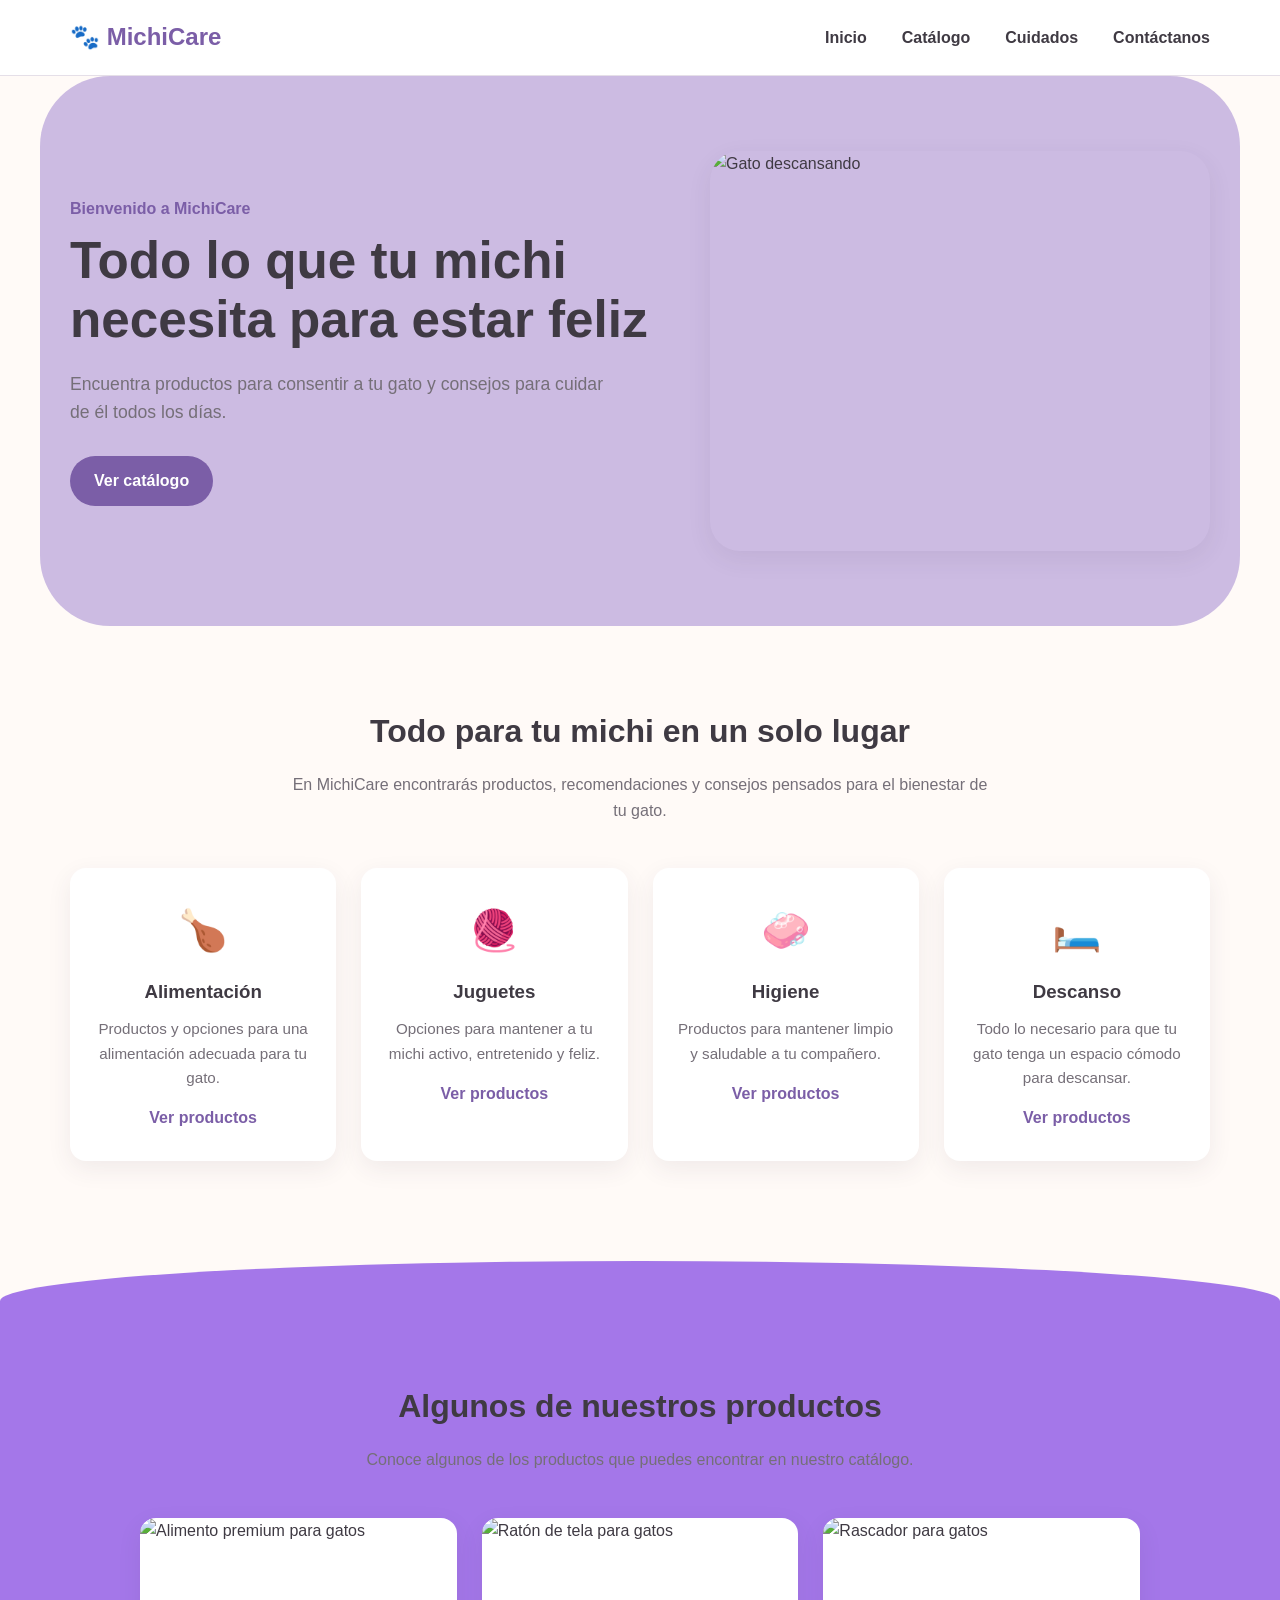
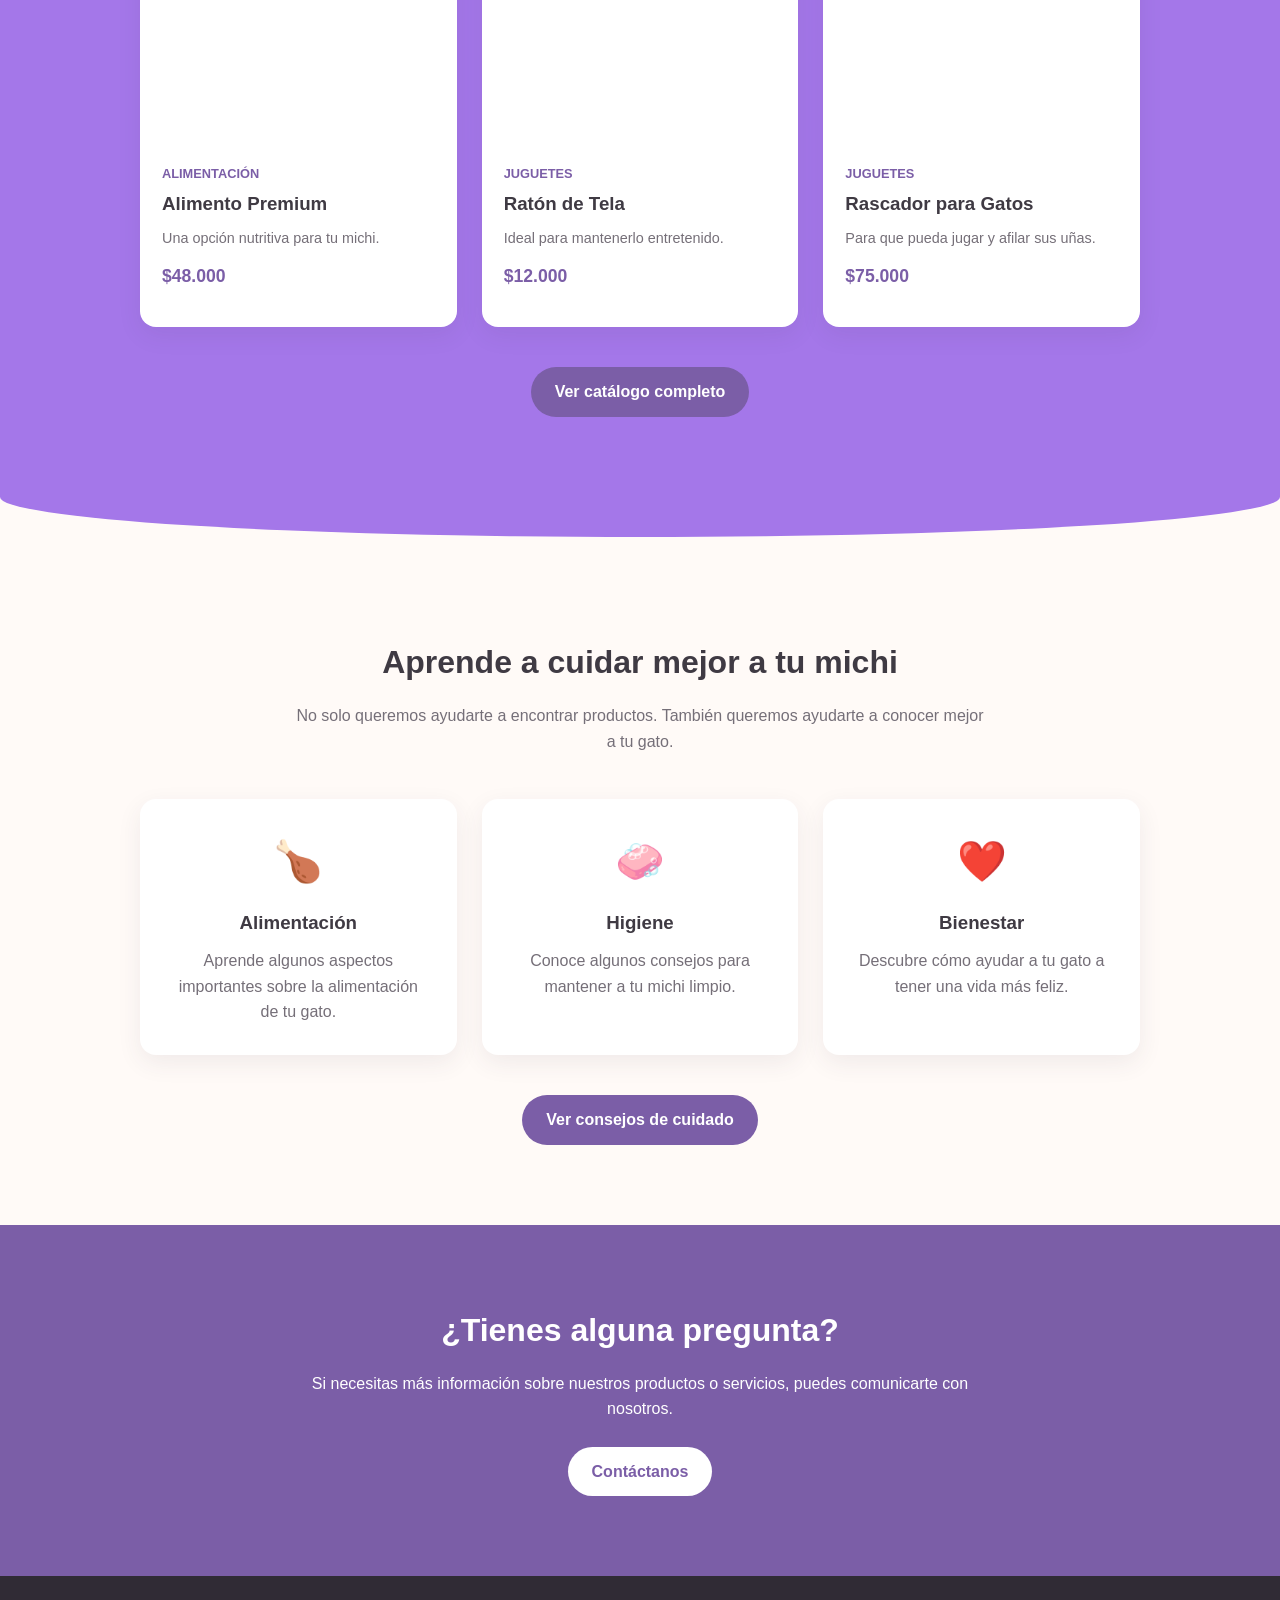
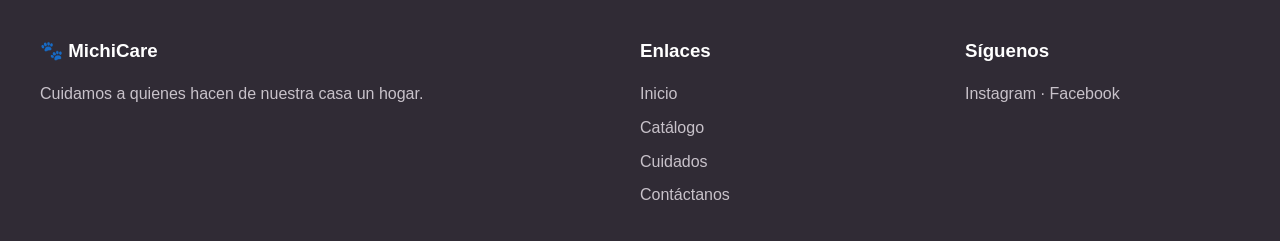
==== index.html @ 88aca86c "Creacion de nuevos html y modificaciones de index y styles" ====
<!DOCTYPE html>
<html lang="es">
<head>
    <meta charset="UTF-8">
    <meta name="viewport" content="width=device-width, initial-scale=1.0">

    <meta name="description" content="MichiCare, productos y consejos para el cuidado de tu gato.">

    <title>MichiCare | Inicio</title>

    <link rel="stylesheet" href="styles.css">
</head>

<body>

    <!-- ENCABEZADO -->
    <header class="header">
        <nav class="navbar">
            <a href="index.html" class="logo">🐾 MichiCare</a>

            <button class="menu-button" id="menu-button">☰</button>

            <ul class="nav-menu" id="nav-menu">
                <li><a href="index.html">Inicio</a></li>
                <li><a href="catalogo.html">Catálogo</a></li>
                <li><a href="cuidados.html">Cuidados</a></li>
                <li><a href="contacto.html">Contáctanos</a></li>
            </ul>
        </nav>
    </header>

    <main>
        <section class="hero">

            <div class="hero-content">

                <p class="hero-subtitle">
                    Bienvenido a MichiCare
                </p>

                <h1>
                    Todo lo que tu michi necesita para estar feliz
                </h1>

                <p>
                    Encuentra productos para consentir a tu gato y
                    consejos para cuidar de él todos los días.
                </p>

                <a href="catalogo.html" class="button">
                    Ver catálogo
                </a>

            </div>

            <div class="hero-image">
                <img src="images/gato-hero.jpg" alt="Gato descansando">
            </div>

        </section>


        <!-- PRESENTACIÓN -->
        <section class="section">

            <h2>
                Todo para tu michi en un solo lugar
            </h2>

            <p class="section-intro">
                En MichiCare encontrarás productos, recomendaciones
                y consejos pensados para el bienestar de tu gato.
            </p>


            <div class="categories-grid">

                <article class="category-card">
                    <div class="category-icon">🍗</div>

                    <h3>Alimentación</h3>

                    <p>
                        Productos y opciones para una alimentación
                        adecuada para tu gato.
                    </p>

                    <a href="catalogo.html">
                        Ver productos
                    </a>
                </article>


                <article class="category-card">
                    <div class="category-icon">🧶</div>

                    <h3>Juguetes</h3>

                    <p>
                        Opciones para mantener a tu michi activo,
                        entretenido y feliz.
                    </p>

                    <a href="catalogo.html">
                        Ver productos
                    </a>
                </article>


                <article class="category-card">
                    <div class="category-icon">🧼</div>

                    <h3>Higiene</h3>

                    <p>
                        Productos para mantener limpio y saludable
                        a tu compañero.
                    </p>

                    <a href="catalogo.html">
                        Ver productos
                    </a>
                </article>


                <article class="category-card">
                    <div class="category-icon">🛏️</div>

                    <h3>Descanso</h3>

                    <p>
                        Todo lo necesario para que tu gato tenga
                        un espacio cómodo para descansar.
                    </p>

                    <a href="catalogo.html">
                        Ver productos
                    </a>
                </article>

            </div>

        </section>


        <!-- ADELANTO DEL CATÁLOGO -->
        <section class="section section-light">

            <h2>
                Algunos de nuestros productos
            </h2>

            <p class="section-intro">
                Conoce algunos de los productos que puedes encontrar
                en nuestro catálogo.
            </p>


            <div class="products-preview">

                <article class="product-card">

                    <img
                        src="images/alimento.jpg"
                        alt="Alimento premium para gatos"
                    >

                    <div class="product-info">

                        <span class="product-category">
                            Alimentación
                        </span>

                        <h3>
                            Alimento Premium
                        </h3>

                        <p>
                            Una opción nutritiva para tu michi.
                        </p>

                        <strong>
                            $48.000
                        </strong>

                    </div>

                </article>


                <article class="product-card">

                    <img
                        src="images/juguete.jpg"
                        alt="Ratón de tela para gatos"
                    >

                    <div class="product-info">

                        <span class="product-category">
                            Juguetes
                        </span>

                        <h3>
                            Ratón de Tela
                        </h3>

                        <p>
                            Ideal para mantenerlo entretenido.
                        </p>

                        <strong>
                            $12.000
                        </strong>

                    </div>

                </article>


                <article class="product-card">

                    <img
                        src="images/rascador.jpg"
                        alt="Rascador para gatos"
                    >

                    <div class="product-info">

                        <span class="product-category">
                            Juguetes
                        </span>

                        <h3>
                            Rascador para Gatos
                        </h3>

                        <p>
                            Para que pueda jugar y afilar sus uñas.
                        </p>

                        <strong>
                            $75.000
                        </strong>

                    </div>

                </article>

            </div>


            <div class="center-button">

                <a href="catalogo.html" class="button">
                    Ver catálogo completo
                </a>

            </div>

        </section>


        <!-- ADELANTO DE CUIDADOS -->
        <section class="section">

            <h2>
                Aprende a cuidar mejor a tu michi
            </h2>

            <p class="section-intro">
                No solo queremos ayudarte a encontrar productos.
                También queremos ayudarte a conocer mejor a tu gato.
            </p>


            <div class="care-preview">

                <article class="care-card">

                    <div class="care-icon">🍗</div>

                    <h3>
                        Alimentación
                    </h3>

                    <p>
                        Aprende algunos aspectos importantes sobre
                        la alimentación de tu gato.
                    </p>

                </article>


                <article class="care-card">

                    <div class="care-icon">🧼</div>

                    <h3>
                        Higiene
                    </h3>

                    <p>
                        Conoce algunos consejos para mantener
                        a tu michi limpio.
                    </p>

                </article>


                <article class="care-card">

                    <div class="care-icon">❤️</div>

                    <h3>
                        Bienestar
                    </h3>

                    <p>
                        Descubre cómo ayudar a tu gato a tener
                        una vida más feliz.
                    </p>

                </article>

            </div>


            <div class="center-button">

                <a href="cuidados.html" class="button">
                    Ver consejos de cuidado
                </a>

            </div>

        </section>


        <!-- CONTACTO -->
        <section class="contact-preview">

            <div>

                <h2>
                    ¿Tienes alguna pregunta?
                </h2>

                <p>
                    Si necesitas más información sobre nuestros
                    productos o servicios, puedes comunicarte
                    con nosotros.
                </p>

                <a href="contacto.html" class="button button-light">
                    Contáctanos
                </a>

            </div>

        </section>

    </main>


    <!-- FOOTER -->
    <footer class="footer">

        <div class="footer-content">

            <div>
                <h3>🐾 MichiCare</h3>

                <p>
                    Cuidamos a quienes hacen de nuestra casa
                    un hogar.
                </p>
            </div>


            <div>

                <h3>Enlaces</h3>

                <ul>
                    <li>
                        <a href="index.html">Inicio</a>
                    </li>

                    <li>
                        <a href="catalogo.html">Catálogo</a>
                    </li>

                    <li>
                        <a href="cuidados.html">Cuidados</a>
                    </li>

                    <li>
                        <a href="contacto.html">Contáctanos</a>
                    </li>
                </ul>

            </div>


            <div>

                <h3>Síguenos</h3>

                <p>
                    Instagram · Facebook
                </p>

            </div>

        </div>


    </footer>


</body>
</html>
---- styles.css ----
/* =========================================
   VARIABLES
========================================= */

:root {
    --color-primary: #7b5ea7;
    --color-primary-dark: #62468d;
    --color-secondary: #f3eafa;

    --color-background: #fffaf7;
    --color-light: #f8f3fb;
    --color-white: #ffffff;

    --color-text: #3f3a43;
    --color-text-light: #756f78;
    --color-text-dark: black;

    --color-border: #e5dfe8;

    --shadow: 0 8px 25px rgba(70, 50, 80, 0.08);

    --radius: 16px;
    --radius-small: 10px;

    --max-width: 1200px;

    --transition: 0.3s ease;
}


/* =========================================
   RESET
========================================= */

* {
    margin: 0;
    padding: 0;
    box-sizing: border-box;
}

html {
    scroll-behavior: smooth;
}

body {
    font-family: Arial, Helvetica, sans-serif;
    background-color: var(--color-background);
    color: var(--color-text);
    line-height: 1.6;
}

img {
    width: 100%;
    display: block;
}

a {
    text-decoration: none;
    color: inherit;
}

ul {
    list-style: none;
}


/* =========================================
   HEADER Y NAVEGACIÓN
========================================= */

.header {
    background-color: var(--color-white);
    border-bottom: 1px solid var(--color-border);
    position: sticky;
    top: 0;
    z-index: 1000;
}

.navbar {
    max-width: var(--max-width);
    margin: 0 auto;
    min-height: 75px;
    display: flex;
    align-items: center;
    justify-content: space-between;
    padding: 0 30px;
}


/* LOGO */

.logo {
    font-size: 1.5rem;
    font-weight: bold;
    color: var(--color-primary);
    transition: var(--transition);
}

.logo:hover {
    color: var(--color-primary-dark);
}


/* MENÚ */

.nav-menu {
    display: flex;
    align-items: center;
    gap: 35px;
}

.nav-menu a {
    color: var(--color-text);
    font-weight: 600;
    transition: var(--transition);
}

.nav-menu a:hover {
    color: var(--color-primary);
}


/* BOTÓN MENÚ MÓVIL */

.menu-button {
    display: none;

    border: none;
    background: none;

    font-size: 1.8rem;
    cursor: pointer;

    color: var(--color-primary);
}


/* =========================================
   BOTONES
========================================= */

.button {
    display: inline-block;
    padding: 12px 24px;
    background-color: var(--color-primary);
    color: var(--color-white);
    border: none;
    border-radius: 30px;
    font-weight: bold;
    cursor: pointer;
    transition: var(--transition);
}

.button:hover {
    background-color: var(--color-primary-dark);
    transform: translateY(-2px);
}

.button-light {
    background-color: var(--color-white);
    color: var(--color-primary);
}

.button-light:hover {
    background-color: var(--color-secondary);
}


/* =========================================
   SECCIONES GENERALES
========================================= */

.section {
    max-width: var(--max-width);
    margin: 0 auto;
    padding: 80px 30px;
}


.section-light {
    max-width: none;
    background-color:#a477e9;
    padding-left: max(30px, calc((100% - var(--max-width)) / 2));
    padding-right: max(30px, calc((100% - var(--max-width)) / 2));

    position: relative;
    margin-top: 60px;
    margin-bottom: 60px;
}
.section-light::before,
.section-light::after {
    content: "";
    position: absolute;
    left: 0;
    width: 100%;
    height: 80px;
    background-color:#a477e9;
    z-index: -1;
}

.section-light::before {
    top: -40px;
    border-radius: 50% 50% 0 0;
}

.section-light::after {
    bottom: -40px;
    border-radius: 0 0 50% 50%;
}


.section h2 {
    text-align: center;
    font-size: 2rem;
    margin-bottom: 15px;
    color: var(--color-text);
}

.section-intro {
    max-width: 700px;
    margin: 0 auto 45px;
    text-align: center;
    color: var(--color-text-light);
}


/* =========================================
   HERO - INICIO
========================================= */

.hero {
    max-width: var(--max-width);
    margin: 0 auto;
    min-height: 550px;
    padding: 70px 30px;
    display: flex;
    align-items: center;
    gap: 60px;
    background-color: #c5b3dfde;
    border-radius: 70PX;
}

.hero-content {
    flex: 1;
}

.hero-subtitle {
    color: var(--color-primary);

    font-weight: bold;

    margin-bottom: 10px;
}

.hero h1 {
    font-size: 3.2rem;
    line-height: 1.15;

    margin-bottom: 20px;

    color: var(--color-text);
}

.hero-content > p:not(.hero-subtitle) {
    color: var(--color-text-light);

    font-size: 1.1rem;

    max-width: 550px;

    margin-bottom: 30px;
}

.hero-image {
    flex: 1;

    max-width: 500px;
}

.hero-image img {
    height: 400px;

    object-fit: cover;

    border-radius: 30px;

    box-shadow: var(--shadow);
}


/* =========================================
   CATEGORÍAS
========================================= */

.categories-grid {
    display:grid;
    grid-template-columns: repeat(4, 1fr);
    gap: 25px;
}

.category-card {
    background-color: var(--color-white);
    padding: 30px 25px;
    border-radius: var(--radius);
    text-align: center;
    box-shadow: var(--shadow);
    transition: var(--transition);
}

.category-card:hover {
    transform: translateY(-5px);
    background-color: #ab8dd8bb
}

.category-icon {
    font-size: 2.5rem;
    margin-bottom: 15px;
}

.category-card h3 {
    margin-bottom: 10px;
}

.category-card p {
    color: var(--color-text-light);

    font-size: 0.95rem;

    margin-bottom: 15px;
}

.category-card a {
    color: var(--color-primary);

    font-weight: bold;
}


/* =========================================
   PRODUCTOS
========================================= */

.products-preview {
    display: grid;
    grid-template-columns: repeat(3, 1fr);
    gap: 25px;
    max-width: 1000px;
    margin: 0 auto;
}

.products-grid {
    display: grid;
    grid-template-columns: repeat(4, 1fr);
    gap: 25px;
}


/* TARJETA DEL PRODUCTO */

.product-card {
    background-color: var(--color-white);
    border-radius: var(--radius);
    overflow: hidden;
    box-shadow: var(--shadow);
    transition: var(--transition);
}

.product-card:hover {
    transform: translateY(-5px);
}

.product-card img {
    height: 220px;

    object-fit: cover;
}

.product-info {
    padding: 22px;
}

.product-category {
    display: inline-block;

    color: var(--color-primary);

    font-size: 0.8rem;

    font-weight: bold;

    text-transform: uppercase;

    margin-bottom: 5px;
}

.product-card h3 {
    margin-bottom: 8px;
}

.product-card p {
    color: var(--color-text-light);

    font-size: 0.9rem;

    margin-bottom: 12px;
}

.product-card strong {
    display: block;

    color: var(--color-primary);

    font-size: 1.1rem;

    margin-bottom: 15px;
}


/* BOTÓN PARA CENTRAR */

.center-button {
    text-align: center;

    margin-top: 40px;
}


/* =========================================
   FILTROS DEL CATÁLOGO
========================================= */

.catalog-filters {
    display: flex;

    justify-content: center;

    flex-wrap: wrap;

    gap: 12px;

    margin-bottom: 40px;
}

.filter-button {
    padding: 10px 20px;

    border: 1px solid var(--color-primary);

    background-color: var(--color-white);

    color: var(--color-primary);

    border-radius: 25px;

    cursor: pointer;

    font-weight: 600;

    transition: var(--transition);
}

.filter-button:hover,
.filter-button.active {
    background-color: var(--color-primary);

    color: var(--color-white);
}


/* =========================================
   ADELANTO DE CUIDADOS - INICIO
========================================= */

.care-preview {
    display: grid;

    grid-template-columns: repeat(3, 1fr);

    gap: 25px;

    max-width: 1000px;

    margin: 0 auto;
}

.care-card {
    background-color: var(--color-white);

    padding: 30px;

    border-radius: var(--radius);

    text-align: center;

    box-shadow: var(--shadow);
}

.care-icon {
    font-size: 2.5rem;

    margin-bottom: 15px;
}

.care-card h3 {
    margin-bottom: 10px;
}

.care-card p {
    color: var(--color-text-light);
}


/* =========================================
   ENCABEZADO DE PÁGINAS INTERNAS
========================================= */

.page-header {
    background-color: var(--color-light);

    text-align: center;

    padding: 75px 30px;
}

.page-header h1 {
    font-size: 2.8rem;

    margin-bottom: 15px;
}

.page-header p {
    max-width: 650px;

    margin: 0 auto;

    color: var(--color-text-light);

    font-size: 1.05rem;
}


/* =========================================
   PÁGINA DE CUIDADOS
========================================= */

.care-section {
    max-width: var(--max-width);

    margin: 0 auto;

    padding: 80px 30px;

    display: grid;

    grid-template-columns: 1fr 1fr;

    align-items: center;

    gap: 70px;
}

.care-section.reverse {
    background-color: var(--color-light);

    max-width: none;

    padding-left: max(30px, calc((100% - var(--max-width)) / 2));
    padding-right: max(30px, calc((100% - var(--max-width)) / 2));
}

.care-section.reverse .care-section-image {
    order: 2;
}

.care-section.reverse .care-section-content {
    order: 1;
}

.care-section-image {
    max-width: 500px;
}

.care-section-image img {
    height: 350px;

    object-fit: cover;

    border-radius: var(--radius);

    box-shadow: var(--shadow);
}

.care-section-content {
    max-width: 550px;
}

.care-number {
    color: var(--color-primary);

    font-weight: bold;

    font-size: 0.9rem;
}

.care-section-content h2 {
    font-size: 2.2rem;

    margin: 8px 0 20px;
}

.care-section-content p {
    color: var(--color-text-light);

    margin-bottom: 15px;
}


/* =========================================
   CONTACTO
========================================= */

.contact-preview {
    background-color: var(--color-primary);

    color: var(--color-white);

    padding: 80px 30px;

    text-align: center;
}

.contact-preview > div {
    max-width: 700px;

    margin: 0 auto;
}

.contact-preview h2 {
    font-size: 2rem;

    margin-bottom: 15px;
}

.contact-preview p {
    margin-bottom: 25px;
}


/* PÁGINA CONTACTO */

.contact-section {
    max-width: var(--max-width);
    margin: 0 auto;
    padding: 80px 30px;
    display: grid;
    grid-template-columns: 1fr 1fr;
    gap: 70px;
    align-items: start;
}

.contact-info h2 {
    font-size: 2.2rem;
    margin-bottom: 15px;
}

.contact-info > p {
    color: var(--color-text-light);

    margin-bottom: 35px;
}

.contact-item {
    margin-bottom: 25px;
}

.contact-item strong {
    color: var(--color-primary);
}

.contact-item p {
    color: var(--color-text-light);
}


/* FORMULARIO */

.contact-form-container {
    background-color: var(--color-white);
    padding: 35px;
    border-radius: var(--radius);
    box-shadow: var(--shadow);
}

.form-group {
    margin-bottom: 20px;
}

.form-group label {
    display: block;
    font-weight: bold;
    margin-bottom: 7px;
}

.form-group input,
.form-group textarea {
    width: 100%;
    padding: 12px 14px;
    border: 1px solid var(--color-border);
    border-radius: var(--radius-small);
    font-family: inherit;
    font-size: 1rem;
    outline: none;
    transition: var(--transition);
}

.form-group input:focus,
.form-group textarea:focus {
    border-color: var(--color-primary);
}

.form-group textarea {
    resize: vertical;
}

.error-message {
    display: block;
    color: #c0392b;
    font-size: 0.85rem;
    margin-top: 5px;
    min-height: 18px;
}

.success-message {
    color: #27854a;
    font-weight: bold;
    margin-top: 15px;
}


/* =========================================
   FOOTER
========================================= */

.footer {
    background-color: #302b35;
    color: var(--color-white);
    padding: 60px 30px 25px;
}

.footer-content {
    max-width: var(--max-width);
    margin: 0 auto;
    display: grid;
    grid-template-columns: 2fr 1fr 1fr;
    gap: 50px;
}

.footer h3 {
    margin-bottom: 15px;
}

.footer p {
    color: #c8c2ca;
}

.footer ul li {
    margin-bottom: 8px;
}

.footer a {
    color: #c8c2ca;

    transition: var(--transition);
}

.footer a:hover {
    color: var(--color-white);
}

.copyright {
    max-width: var(--max-width);

    margin: 40px auto 0;

    padding-top: 20px;

    border-top: 1px solid #514b56;

    text-align: center;
    font-size: 0.85rem;
}


/* =========================================
   TABLET
========================================= */

@media (max-width: 900px) {

    /* HERO */

    .hero {
        gap: 35px;
    }

    .hero h1 {
        font-size: 2.5rem;
    }

    /* CATEGORÍAS */
    .categories-grid {
        grid-template-columns: repeat(2, 1fr);
    }

    /* PRODUCTOS */
    .products-grid {
        grid-template-columns: repeat(2, 1fr);
    }


    /* CUIDADOS */
    .care-section {
        gap: 40px;
    }

    /* FOOTER */

    .footer-content {
        grid-template-columns: 1fr 1fr;
    }

}


/* =========================================
   MÓVIL
========================================= */

@media (max-width: 650px) {

    /* NAVBAR */

    .navbar {
        min-height: 65px;
        padding: 0 20px;
    }

    .menu-button {
        display: block;
    }

    .nav-menu {
        position: absolute;
        top: 65px;
        left: 0;
        width: 100%;
        background-color: var(--color-white);
        border-top: 1px solid var(--color-border);
        display: none;
        flex-direction: column;
        align-items: stretch;
        gap: 0;
    }

    .nav-menu.show {
        display: flex;
    }

    .nav-menu li {
        text-align: center;
        border-bottom: 1px solid var(--color-border);
    }

    .nav-menu a {
        display: block;
        padding: 15px;
    }


    /* HERO */
  
    .hero {
        flex-direction: column;
        text-align: center;
        padding: 50px 20px;
    }
    
    .hero h1 {
        font-size: 2.2rem;
    }

    .hero-content > p:not(.hero-subtitle) {
        margin-left: auto;
        margin-right: auto;
    }

    .hero-image {
        max-width: 100%;
    }

    .hero-image img {
        height: 300px;
    }


    /* SECCIONES */

    .section {
        padding: 60px 20px;
    }

    .section-light {
        padding-left: 20px;
        padding-right: 20px;
    }

    .section h2 {
        font-size: 1.7rem;
    }


    /* CATEGORÍAS */

    .categories-grid {
        grid-template-columns: 1fr;
    }


    /* PRODUCTOS */

    .products-preview {
        grid-template-columns: 1fr;
    }

    .products-grid {
        grid-template-columns: 1fr;
    }

    .product-card img {
        height: 250px;
    }


    /* CUIDADOS PREVIEW */

    .care-preview {
        grid-template-columns: 1fr;
    }


    /* ENCABEZADO */

    .page-header {
        padding: 55px 20px;
    }

    .page-header h1 {
        font-size: 2.2rem;
    }


    /* CUIDADOS */

    .care-section {
        grid-template-columns: 1fr;

        padding: 60px 20px;

        gap: 30px;
    }

    .care-section.reverse {
        padding-left: 20px;
        padding-right: 20px;
    }

    .care-section.reverse .care-section-image {
        order: 1;
    }

    .care-section.reverse .care-section-content {
        order: 2;
    }

    .care-section-image {
        max-width: 100%;
    }

    .care-section-image img {
        height: 280px;
    }

    .care-section-content h2 {
        font-size: 1.8rem;
    }


    /* CONTACTO */

    .contact-section {
        grid-template-columns: 1fr;

        padding: 60px 20px;

        gap: 40px;
    }

    .contact-info h2 {
        font-size: 1.8rem;
    }

    .contact-form-container {
        padding: 25px 20px;
    }


    /* FOOTER */

    .footer {
        padding: 50px 20px 20px;
    }

    .footer-content {
        grid-template-columns: 1fr;

        gap: 30px;
    }

}
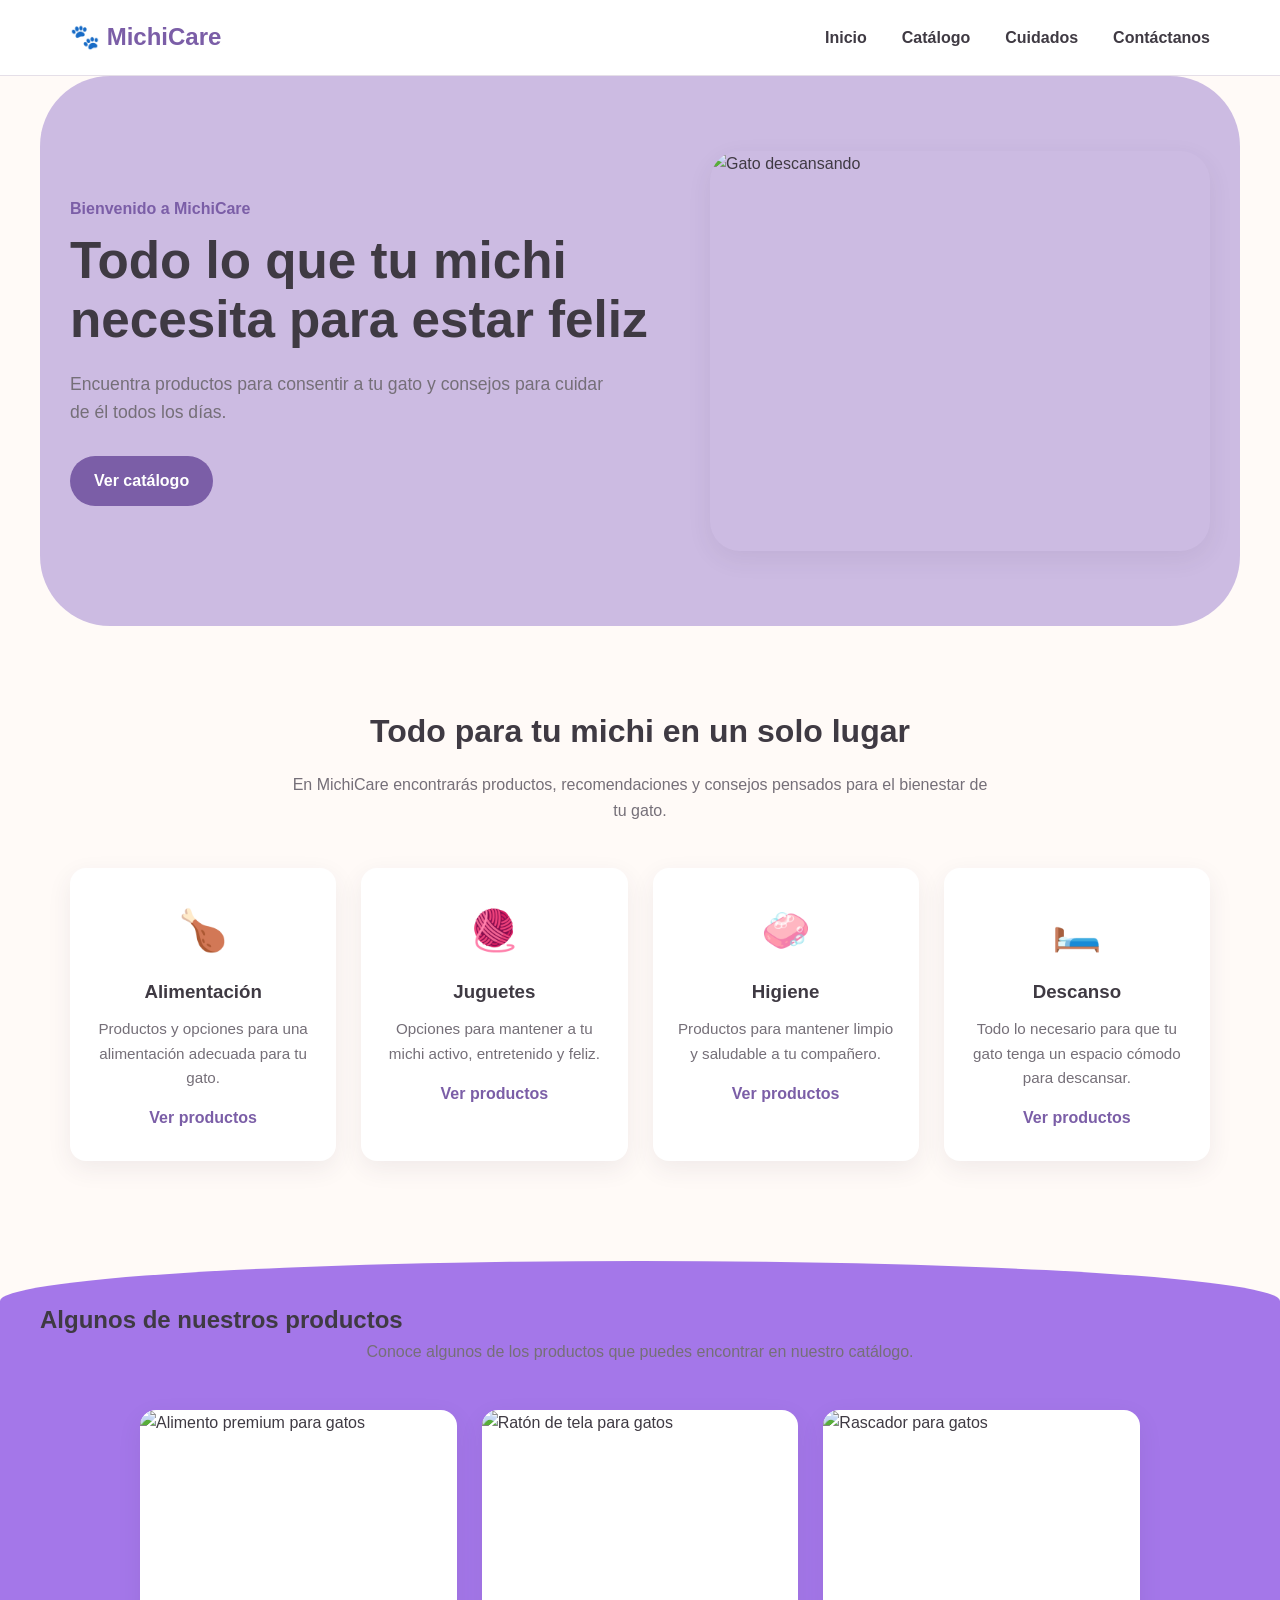
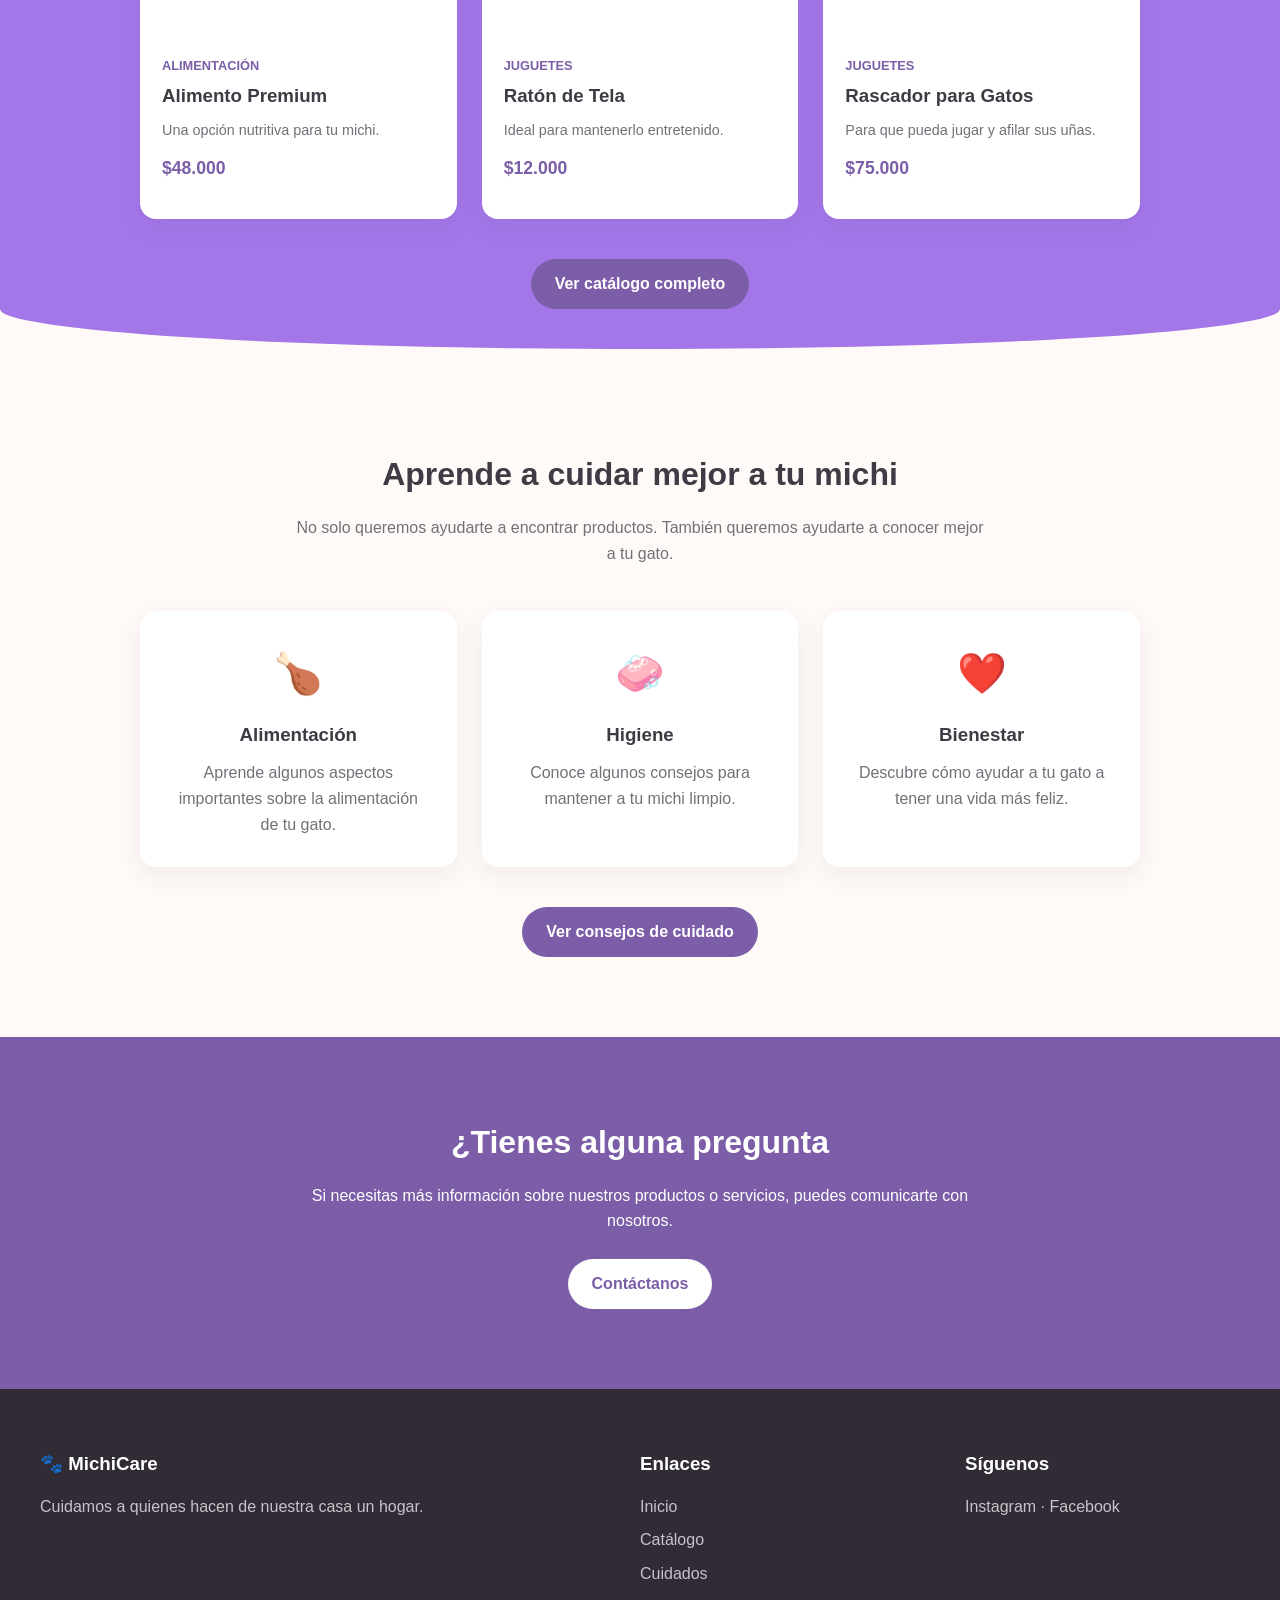
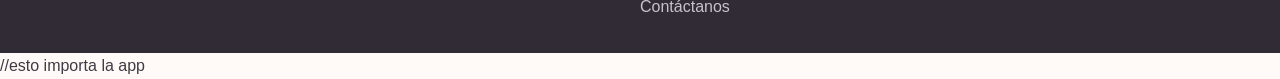
==== commit 28fcebf6: "Creación del archivo app.js, integrando las tarjetas de producto y la funcionalidad de los botones y" ====
--- a/index.html
+++ b/index.html
@@ -144,122 +144,49 @@
 
 
         <!-- ADELANTO DEL CATÁLOGO -->
-        <section class="section section-light">
-
-            <h2>
-                Algunos de nuestros productos
-            </h2>
-
-            <p class="section-intro">
-                Conoce algunos de los productos que puedes encontrar
-                en nuestro catálogo.
-            </p>
-
+        <section class="section-products">
+
+            <h2>Algunos de nuestros productos</h2>
+            <p class="section-intro">Conoce algunos de los productos que puedes encontrar en nuestro catálogo.</p>
 
             <div class="products-preview">
-
                 <article class="product-card">
-
-                    <img
-                        src="images/alimento.jpg"
-                        alt="Alimento premium para gatos"
-                    >
-
+                    <img src="images/alimento.jpg" alt="Alimento premium para gatos">
                     <div class="product-info">
-
-                        <span class="product-category">
-                            Alimentación
-                        </span>
-
-                        <h3>
-                            Alimento Premium
-                        </h3>
-
-                        <p>
-                            Una opción nutritiva para tu michi.
-                        </p>
-
-                        <strong>
-                            $48.000
-                        </strong>
-
+                        <span class="product-category">Alimentación</span>
+                        <h3>Alimento Premium</h3>
+                        <p> Una opción nutritiva para tu michi.</p>
+                        <strong>$48.000</strong>
                     </div>
-
-                </article>
-
+                </article>
 
                 <article class="product-card">
-
-                    <img
-                        src="images/juguete.jpg"
-                        alt="Ratón de tela para gatos"
-                    >
-
+                    <img src="images/juguete.jpg" alt="Ratón de tela para gatos">
                     <div class="product-info">
-
-                        <span class="product-category">
-                            Juguetes
-                        </span>
-
-                        <h3>
-                            Ratón de Tela
-                        </h3>
-
-                        <p>
-                            Ideal para mantenerlo entretenido.
-                        </p>
-
-                        <strong>
-                            $12.000
-                        </strong>
-
+                        <span class="product-category">Juguetes</span>
+                        <h3>Ratón de Tela</h3>
+                        <p>Ideal para mantenerlo entretenido.</p>
+                        <strong>$12.000</strong>
                     </div>
-
-                </article>
-
+                </article>
 
                 <article class="product-card">
 
-                    <img
-                        src="images/rascador.jpg"
-                        alt="Rascador para gatos"
-                    >
-
+                    <img src="images/rascador.jpg" alt="Rascador para gatos">
                     <div class="product-info">
-
-                        <span class="product-category">
-                            Juguetes
-                        </span>
-
-                        <h3>
-                            Rascador para Gatos
-                        </h3>
-
-                        <p>
-                            Para que pueda jugar y afilar sus uñas.
-                        </p>
-
-                        <strong>
-                            $75.000
-                        </strong>
-
+                        <span class="product-category">Juguetes</span>
+                        <h3>Rascador para Gatos</h3>
+                        <p>Para que pueda jugar y afilar sus uñas.</p>
+                        <strong>$75.000</strong>
                     </div>
-
-                </article>
-
+                </article>
             </div>
 
 
             <div class="center-button">
-
-                <a href="catalogo.html" class="button">
-                    Ver catálogo completo
-                </a>
-
-            </div>
-
-        </section>
-
+                <a href="catalogo.html" class="button">Ver catálogo completo</a>
+            </div>
+        </section>
 
         <!-- ADELANTO DE CUIDADOS -->
         <section class="section">
@@ -342,20 +269,9 @@
 
             <div>
 
-                <h2>
-                    ¿Tienes alguna pregunta?
-                </h2>
-
-                <p>
-                    Si necesitas más información sobre nuestros
-                    productos o servicios, puedes comunicarte
-                    con nosotros.
-                </p>
-
-                <a href="contacto.html" class="button button-light">
-                    Contáctanos
-                </a>
-
+                <h2>¿Tienes alguna pregunta</h2>
+                <p>Si necesitas más información sobre nuestros productos o servicios, puedes comunicarte con nosotros.</p>
+                <a href="contacto.html" class="button button-light">Contáctanos</a>
             </div>
 
         </section>
@@ -417,7 +333,7 @@
 
 
     </footer>
-
+    <script src= "app.js"></script> //esto importa la app
 
 </body>
 </html>
--- a/styles.css
+++ b/styles.css
@@ -177,7 +177,7 @@
 }
 
 
-.section-light {
+.section-products {
     max-width: none;
     background-color:#a477e9;
     padding-left: max(30px, calc((100% - var(--max-width)) / 2));
@@ -187,8 +187,8 @@
     margin-top: 60px;
     margin-bottom: 60px;
 }
-.section-light::before,
-.section-light::after {
+.section-products::before,
+.section-products::after {
     content: "";
     position: absolute;
     left: 0;
@@ -198,12 +198,12 @@
     z-index: -1;
 }
 
-.section-light::before {
+.section-products::before {
     top: -40px;
     border-radius: 50% 50% 0 0;
 }
 
-.section-light::after {
+.section-products::after {
     bottom: -40px;
     border-radius: 0 0 50% 50%;
 }
@@ -371,7 +371,6 @@
 
 .product-card img {
     height: 220px;
-
     object-fit: cover;
 }
 
@@ -381,15 +380,10 @@
 
 .product-category {
     display: inline-block;
-
     color: var(--color-primary);
-
     font-size: 0.8rem;
-
     font-weight: bold;
-
     text-transform: uppercase;
-
     margin-bottom: 5px;
 }
 
@@ -399,19 +393,14 @@
 
 .product-card p {
     color: var(--color-text-light);
-
     font-size: 0.9rem;
-
     margin-bottom: 12px;
 }
 
 .product-card strong {
     display: block;
-
     color: var(--color-primary);
-
     font-size: 1.1rem;
-
     margin-bottom: 15px;
 }
 
@@ -909,7 +898,7 @@
         padding: 60px 20px;
     }
 
-    .section-light {
+    .section-products {
         padding-left: 20px;
         padding-right: 20px;
     }
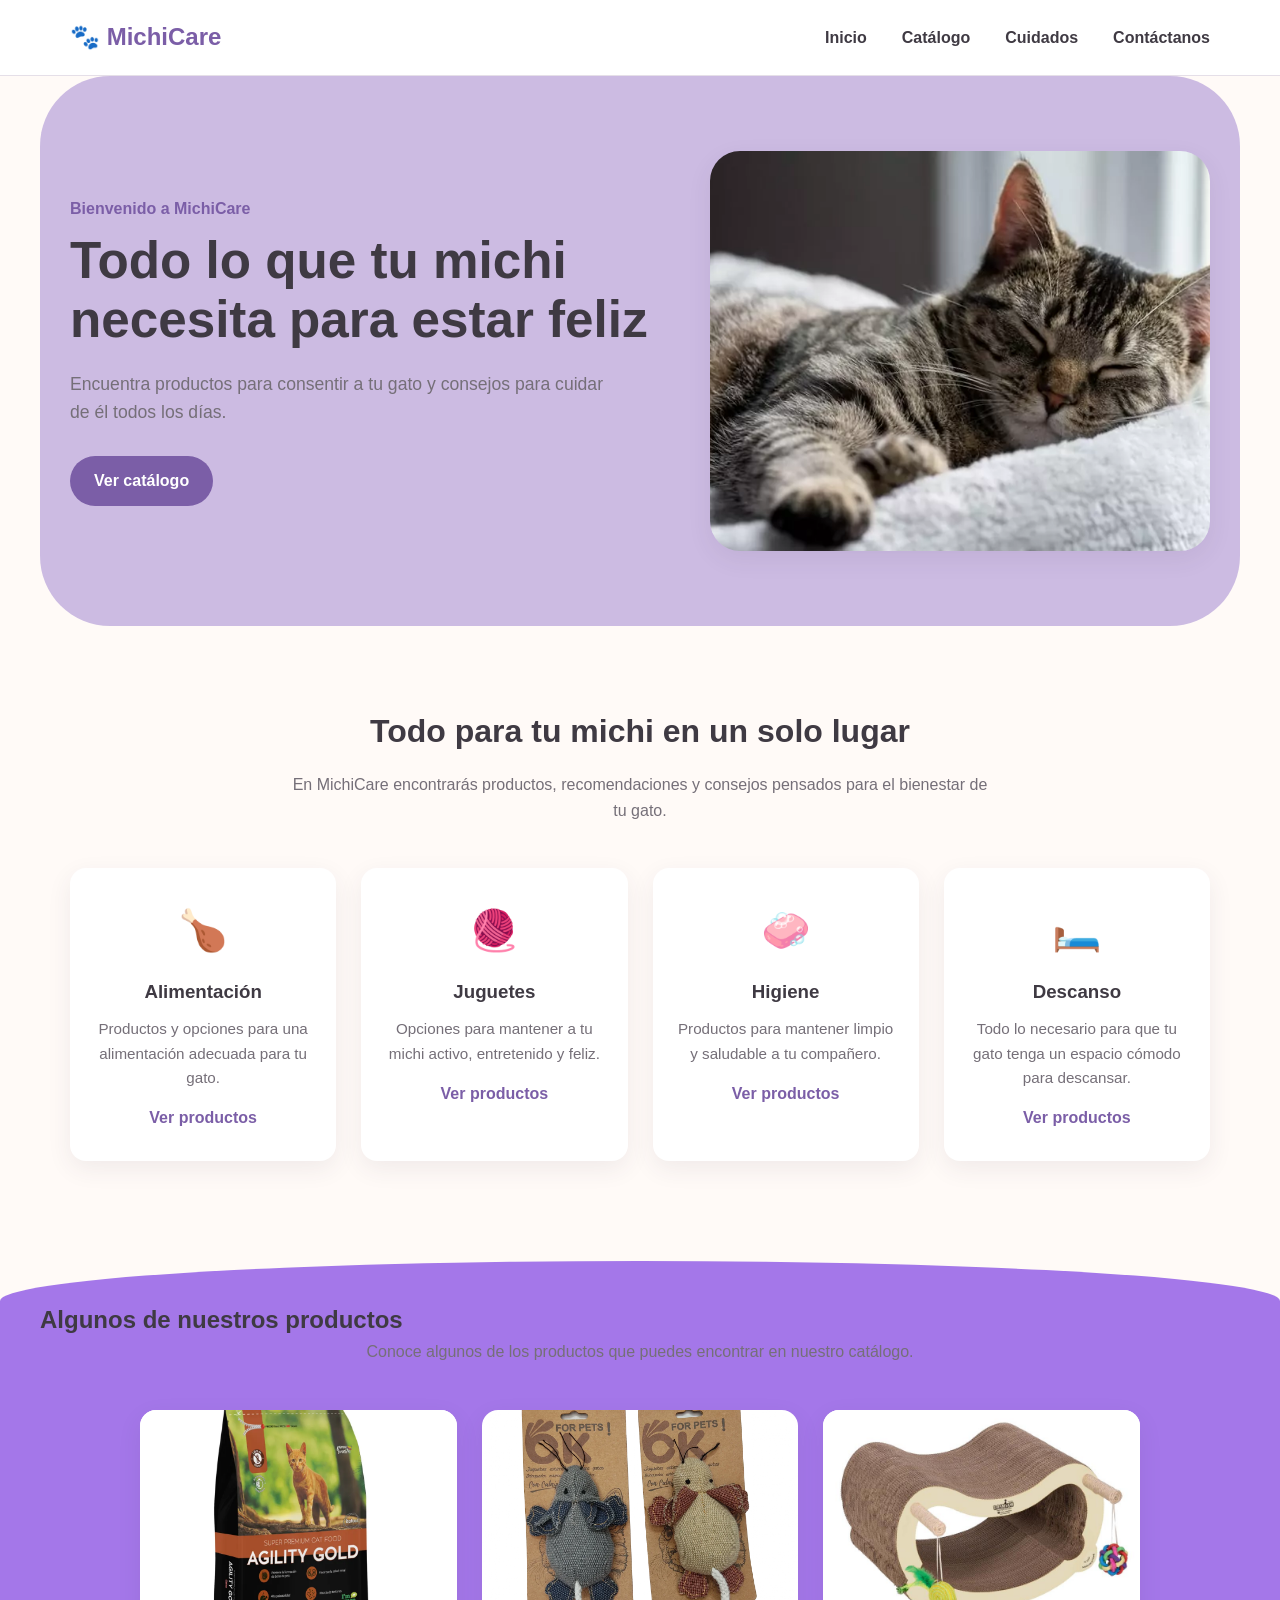
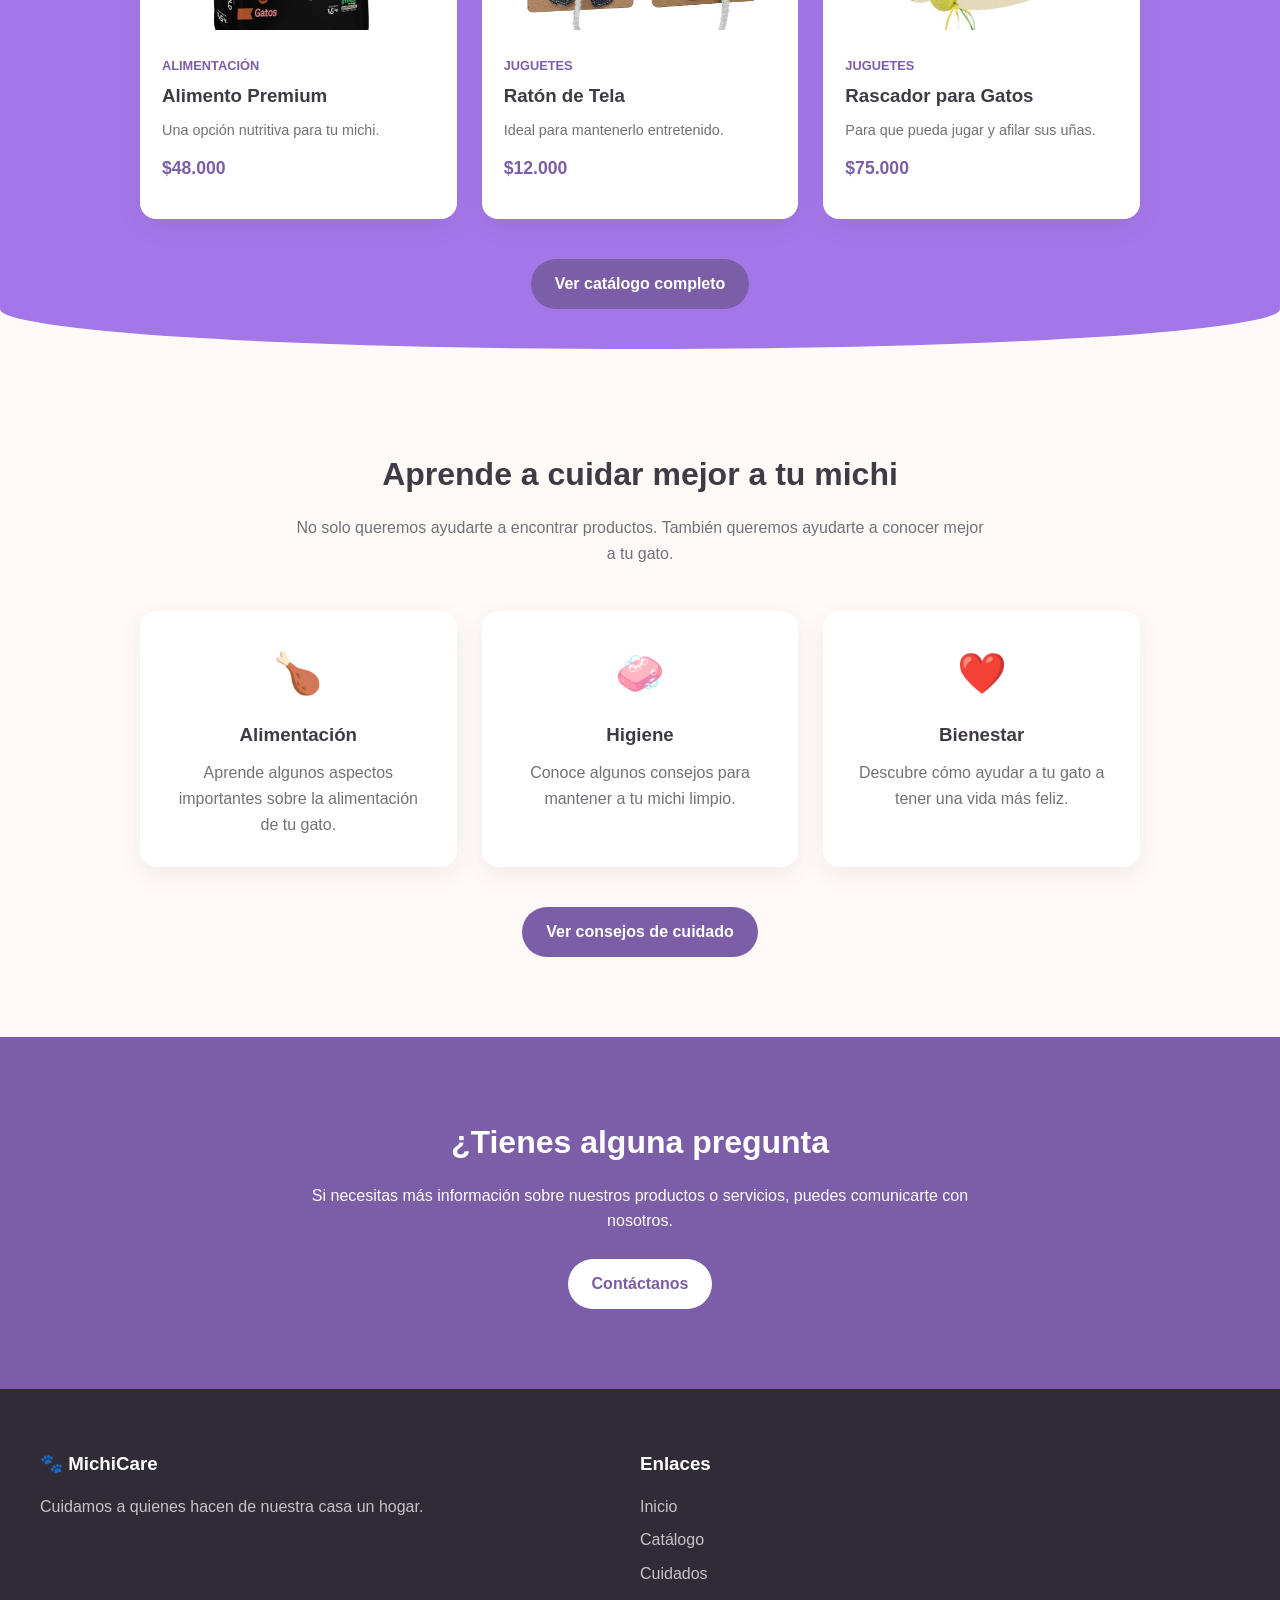
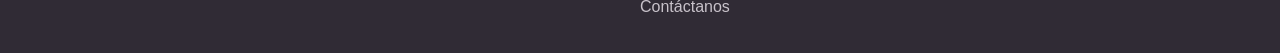
==== commit c4b134ac: "Archivos actualizados con el script y ordenados en carpetas" ====
--- a/index.html
+++ b/index.html
@@ -3,12 +3,9 @@
 <head>
     <meta charset="UTF-8">
     <meta name="viewport" content="width=device-width, initial-scale=1.0">
-
     <meta name="description" content="MichiCare, productos y consejos para el cuidado de tu gato.">
-
     <title>MichiCare | Inicio</title>
-
-    <link rel="stylesheet" href="styles.css">
+    <link rel="stylesheet" href="css/styles.css">
 </head>
 
 <body>
@@ -18,13 +15,19 @@
         <nav class="navbar">
             <a href="index.html" class="logo">🐾 MichiCare</a>
 
-            <button class="menu-button" id="menu-button">☰</button>
+            <button 
+                class="menu-button" 
+                id="menu-button" 
+                aria-label="Abrir menú de navegación" 
+                aria-expanded="false">
+                    ☰
+            </button>
 
             <ul class="nav-menu" id="nav-menu">
                 <li><a href="index.html">Inicio</a></li>
-                <li><a href="catalogo.html">Catálogo</a></li>
-                <li><a href="cuidados.html">Cuidados</a></li>
-                <li><a href="contacto.html">Contáctanos</a></li>
+                <li><a href="pages/catalogo.html">Catálogo</a></li>
+                <li><a href="pages/cuidados.html">Cuidados</a></li>
+                <li><a href="pages/contacto.html">Contáctanos</a></li>
             </ul>
         </nav>
     </header>
@@ -34,114 +37,73 @@
 
             <div class="hero-content">
 
-                <p class="hero-subtitle">
-                    Bienvenido a MichiCare
-                </p>
-
-                <h1>
-                    Todo lo que tu michi necesita para estar feliz
-                </h1>
-
+                <p class="hero-subtitle">Bienvenido a MichiCare</p>
+                <h1>Todo lo que tu michi necesita para estar feliz</h1>
                 <p>
                     Encuentra productos para consentir a tu gato y
                     consejos para cuidar de él todos los días.
                 </p>
-
-                <a href="catalogo.html" class="button">
-                    Ver catálogo
-                </a>
+                <a href="pages/catalogo.html" class="button">Ver catálogo</a>
 
             </div>
 
             <div class="hero-image">
-                <img src="images/gato-hero.jpg" alt="Gato descansando">
-            </div>
-
-        </section>
-
+                <img src="images/gato-descansando.png" alt="Gato descansando">
+            </div>
+
+        </section>
 
         <!-- PRESENTACIÓN -->
         <section class="section">
 
-            <h2>
-                Todo para tu michi en un solo lugar
-            </h2>
-
+            <h2>Todo para tu michi en un solo lugar</h2>
             <p class="section-intro">
                 En MichiCare encontrarás productos, recomendaciones
                 y consejos pensados para el bienestar de tu gato.
             </p>
 
-
             <div class="categories-grid">
-
                 <article class="category-card">
                     <div class="category-icon">🍗</div>
-
                     <h3>Alimentación</h3>
-
                     <p>
                         Productos y opciones para una alimentación
                         adecuada para tu gato.
                     </p>
-
-                    <a href="catalogo.html">
-                        Ver productos
-                    </a>
-                </article>
-
+                    <a href="pages/catalogo.html">Ver productos</a>
+                </article>
 
                 <article class="category-card">
                     <div class="category-icon">🧶</div>
-
                     <h3>Juguetes</h3>
-
                     <p>
                         Opciones para mantener a tu michi activo,
                         entretenido y feliz.
                     </p>
-
-                    <a href="catalogo.html">
-                        Ver productos
-                    </a>
-                </article>
-
+                    <a href="pages/catalogo.html">Ver productos</a>
+                </article>
 
                 <article class="category-card">
                     <div class="category-icon">🧼</div>
-
                     <h3>Higiene</h3>
-
                     <p>
                         Productos para mantener limpio y saludable
                         a tu compañero.
                     </p>
-
-                    <a href="catalogo.html">
-                        Ver productos
-                    </a>
-                </article>
-
+                    <a href="pages/catalogo.html">Ver productos</a>
+                </article>
 
                 <article class="category-card">
                     <div class="category-icon">🛏️</div>
-
                     <h3>Descanso</h3>
-
                     <p>
                         Todo lo necesario para que tu gato tenga
                         un espacio cómodo para descansar.
                     </p>
-
-                    <a href="catalogo.html">
-                        Ver productos
-                    </a>
-                </article>
-
-            </div>
-
-        </section>
-
+                    <a href="pages/catalogo.html">Ver productos</a>
+                </article>
+            </div>
+        </section>
 
         <!-- ADELANTO DEL CATÁLOGO -->
         <section class="section-products">
@@ -151,7 +113,7 @@
 
             <div class="products-preview">
                 <article class="product-card">
-                    <img src="images/alimento.jpg" alt="Alimento premium para gatos">
+                    <img src="images/comida-premium.png" alt="Alimento premium para gatos">
                     <div class="product-info">
                         <span class="product-category">Alimentación</span>
                         <h3>Alimento Premium</h3>
@@ -161,7 +123,7 @@
                 </article>
 
                 <article class="product-card">
-                    <img src="images/juguete.jpg" alt="Ratón de tela para gatos">
+                    <img src="images/ratones-tela.png" alt="Ratón de tela para gatos">
                     <div class="product-info">
                         <span class="product-category">Juguetes</span>
                         <h3>Ratón de Tela</h3>
@@ -172,7 +134,7 @@
 
                 <article class="product-card">
 
-                    <img src="images/rascador.jpg" alt="Rascador para gatos">
+                    <img src="images/rascador-de-carton.png" alt="Rascador para gatos">
                     <div class="product-info">
                         <span class="product-category">Juguetes</span>
                         <h3>Rascador para Gatos</h3>
@@ -184,156 +146,86 @@
 
 
             <div class="center-button">
-                <a href="catalogo.html" class="button">Ver catálogo completo</a>
+                <a href="pages/catalogo.html" class="button">Ver catálogo completo</a>
             </div>
         </section>
 
         <!-- ADELANTO DE CUIDADOS -->
         <section class="section">
-
-            <h2>
-                Aprende a cuidar mejor a tu michi
-            </h2>
-
+            <h2>Aprende a cuidar mejor a tu michi</h2>
             <p class="section-intro">
                 No solo queremos ayudarte a encontrar productos.
                 También queremos ayudarte a conocer mejor a tu gato.
             </p>
 
-
             <div class="care-preview">
-
                 <article class="care-card">
-
                     <div class="care-icon">🍗</div>
-
-                    <h3>
-                        Alimentación
-                    </h3>
-
+                    <h3>Alimentación</h3>
                     <p>
                         Aprende algunos aspectos importantes sobre
                         la alimentación de tu gato.
                     </p>
-
-                </article>
-
+                </article>
 
                 <article class="care-card">
-
                     <div class="care-icon">🧼</div>
-
-                    <h3>
-                        Higiene
-                    </h3>
-
+                    <h3>Higiene</h3>
                     <p>
                         Conoce algunos consejos para mantener
                         a tu michi limpio.
                     </p>
-
-                </article>
-
+                </article>
 
                 <article class="care-card">
-
                     <div class="care-icon">❤️</div>
-
-                    <h3>
-                        Bienestar
-                    </h3>
-
+                    <h3>Bienestar</h3>
                     <p>
                         Descubre cómo ayudar a tu gato a tener
                         una vida más feliz.
                     </p>
-
-                </article>
-
-            </div>
-
+                </article>
+            </div>
 
             <div class="center-button">
-
-                <a href="cuidados.html" class="button">
-                    Ver consejos de cuidado
-                </a>
-
-            </div>
-
-        </section>
-
+                <a href="pages/cuidados.html" class="button">Ver consejos de cuidado</a>
+            </div>
+
+        </section>
 
         <!-- CONTACTO -->
         <section class="contact-preview">
 
             <div>
-
                 <h2>¿Tienes alguna pregunta</h2>
                 <p>Si necesitas más información sobre nuestros productos o servicios, puedes comunicarte con nosotros.</p>
-                <a href="contacto.html" class="button button-light">Contáctanos</a>
-            </div>
-
+                <a href="pages/contacto.html" class="button button-light">Contáctanos</a>
+            </div>
         </section>
 
     </main>
-
 
     <!-- FOOTER -->
     <footer class="footer">
-
         <div class="footer-content">
-
             <div>
                 <h3>🐾 MichiCare</h3>
-
-                <p>
-                    Cuidamos a quienes hacen de nuestra casa
-                    un hogar.
+                <p>Cuidamos a quienes hacen de nuestra casa un hogar.
                 </p>
             </div>
 
-
             <div>
-
                 <h3>Enlaces</h3>
-
                 <ul>
-                    <li>
-                        <a href="index.html">Inicio</a>
-                    </li>
-
-                    <li>
-                        <a href="catalogo.html">Catálogo</a>
-                    </li>
-
-                    <li>
-                        <a href="cuidados.html">Cuidados</a>
-                    </li>
-
-                    <li>
-                        <a href="contacto.html">Contáctanos</a>
-                    </li>
+                    <li><a href="index.html">Inicio</a></li>
+                    <li><a href="pages/catalogo.html">Catálogo</a></li>
+                    <li><a href="pages/cuidados.html">Cuidados</a></li>
+                    <li><a href="pages/contacto.html">Contáctanos</a></li>
                 </ul>
-
-            </div>
-
-
-            <div>
-
-                <h3>Síguenos</h3>
-
-                <p>
-                    Instagram · Facebook
-                </p>
-
-            </div>
-
+            </div>
         </div>
 
-
     </footer>
-    <script src= "app.js"></script> //esto importa la app
-
+    <script src= "js/main.js"></script> 
 </body>
 </html>
--- a/css/styles.css
+++ b/css/styles.css
@@ -0,0 +1,970 @@
+/* =========================================
+   VARIABLES
+========================================= */
+
+:root {
+    --color-primary: #7b5ea7;
+    --color-primary-dark: #62468d;
+    --color-secondary: #f3eafa;
+
+    --color-background: #fffaf7;
+    --color-light: #f8f3fb;
+    --color-white: #ffffff;
+
+    --color-text: #3f3a43;
+    --color-text-light: #756f78;
+    --color-text-dark: black;
+
+    --color-border: #e5dfe8;
+
+    --shadow: 0 8px 25px rgba(70, 50, 80, 0.08);
+
+    --radius: 16px;
+    --radius-small: 10px;
+
+    --max-width: 1200px;
+
+    --transition: 0.3s ease;
+}
+
+
+/* =========================================
+   RESET
+========================================= */
+* {
+    margin: 0;
+    padding: 0;
+    box-sizing: border-box;
+}
+
+html {
+    scroll-behavior: smooth;
+}
+
+body {
+    font-family: Arial, Helvetica, sans-serif;
+    background-color: var(--color-background);
+    color: var(--color-text);
+    line-height: 1.6;
+}
+
+img {
+    width: 100%;
+    display: block;
+}
+
+a {
+    text-decoration: none;
+    color: inherit;
+}
+
+ul {
+    list-style: none;
+}
+
+
+/* =========================================
+   HEADER Y NAVEGACIÓN
+========================================= */
+
+.header {
+    background-color: var(--color-white);
+    border-bottom: 1px solid var(--color-border);
+    position: sticky;
+    top: 0;
+    z-index: 1000;
+}
+
+.navbar {
+    max-width: var(--max-width);
+    margin: 0 auto;
+    min-height: 75px;
+    display: flex;
+    align-items: center;
+    justify-content: space-between;
+    padding: 0 30px;
+}
+
+
+/* LOGO */
+
+.logo {
+    font-size: 1.5rem;
+    font-weight: bold;
+    color: var(--color-primary);
+    transition: var(--transition);
+}
+
+.logo:hover {
+    color: var(--color-primary-dark);
+}
+
+
+/* MENÚ */
+
+.nav-menu {
+    display: flex;
+    align-items: center;
+    gap: 35px;
+}
+
+.nav-menu a {
+    color: var(--color-text);
+    font-weight: 600;
+    transition: var(--transition);
+}
+
+.nav-menu a:hover {
+    color: var(--color-primary);
+}
+
+
+/* BOTÓN MENÚ MÓVIL */
+
+.menu-button {
+    display: none;
+    border: none;
+    background: none;
+    font-size: 1.8rem;
+    cursor: pointer;
+    color: var(--color-primary);
+}
+
+/* =========================================
+   BOTONES
+========================================= */
+
+.button {
+    display: inline-block;
+    padding: 12px 24px;
+    background-color: var(--color-primary);
+    color: var(--color-white);
+    border: none;
+    border-radius: 30px;
+    font-weight: bold;
+    cursor: pointer;
+    transition: var(--transition);
+}
+
+.button:hover {
+    background-color: var(--color-primary-dark);
+    transform: translateY(-2px);
+}
+
+.button-light {
+    background-color: var(--color-white);
+    color: var(--color-primary);
+}
+
+.button-light:hover {
+    background-color: var(--color-secondary);
+}
+
+
+/* =========================================
+   SECCIONES GENERALES
+========================================= */
+
+.section {
+    max-width: var(--max-width);
+    margin: 0 auto;
+    padding: 80px 30px;
+}
+
+
+.section-products {
+    max-width: none;
+    background-color:#a477e9;
+    padding-left: max(30px, calc((100% - var(--max-width)) / 2));
+    padding-right: max(30px, calc((100% - var(--max-width)) / 2));
+
+    position: relative;
+    margin-top: 60px;
+    margin-bottom: 60px;
+}
+.section-products::before,
+.section-products::after {
+    content: "";
+    position: absolute;
+    left: 0;
+    width: 100%;
+    height: 80px;
+    background-color:#a477e9;
+    z-index: -1;
+}
+
+.section-products::before {
+    top: -40px;
+    border-radius: 50% 50% 0 0;
+}
+
+.section-products::after {
+    bottom: -40px;
+    border-radius: 0 0 50% 50%;
+}
+
+
+.section h2 {
+    text-align: center;
+    font-size: 2rem;
+    margin-bottom: 15px;
+    color: var(--color-text);
+}
+
+.section-intro {
+    max-width: 700px;
+    margin: 0 auto 45px;
+    text-align: center;
+    color: var(--color-text-light);
+}
+
+
+/* =========================================
+   HERO - INICIO
+========================================= */
+
+.hero {
+    max-width: var(--max-width);
+    margin: 0 auto;
+    min-height: 550px;
+    padding: 70px 30px;
+    display: flex;
+    align-items: center;
+    gap: 60px;
+    background-color: #c5b3dfde;
+    border-radius: 70PX;
+}
+
+.hero-content {
+    flex: 1;
+}
+
+.hero-subtitle {
+    color: var(--color-primary);
+    font-weight: bold;
+    margin-bottom: 10px;
+}
+
+.hero h1 {
+    font-size: 3.2rem;
+    line-height: 1.15;
+    margin-bottom: 20px;
+    color: var(--color-text);
+}
+
+.hero-content > p:not(.hero-subtitle) {
+    color: var(--color-text-light);
+    font-size: 1.1rem;
+    max-width: 550px;
+    margin-bottom: 30px;
+}
+
+.hero-image {
+    flex: 1;
+    max-width: 500px;
+}
+
+.hero-image img {
+    height: 400px;
+    object-fit: cover;
+    border-radius: 30px;
+    box-shadow: var(--shadow);
+}
+
+
+/* =========================================
+   CATEGORÍAS
+========================================= */
+
+.categories-grid {
+    display:grid;
+    grid-template-columns: repeat(4, 1fr);
+    gap: 25px;
+}
+
+.category-card {
+    background-color: var(--color-white);
+    padding: 30px 25px;
+    border-radius: var(--radius);
+    text-align: center;
+    box-shadow: var(--shadow);
+    transition: var(--transition);
+}
+
+.category-card:hover {
+    transform: translateY(-5px);
+    background-color: #ab8dd8bb
+}
+
+.category-icon {
+    font-size: 2.5rem;
+    margin-bottom: 15px;
+}
+
+.category-card h3 {
+    margin-bottom: 10px;
+}
+
+.category-card p {
+    color: var(--color-text-light);
+    font-size: 0.95rem;
+    margin-bottom: 15px;
+}
+
+.category-card a {
+    color: var(--color-primary);
+    font-weight: bold;
+}
+
+
+/* =========================================
+   PRODUCTOS
+========================================= */
+
+.products-preview {
+    display: grid;
+    grid-template-columns: repeat(3, 1fr);
+    gap: 25px;
+    max-width: 1000px;
+    margin: 0 auto;
+}
+
+.products-grid {
+    display: grid;
+    grid-template-columns: repeat(4, 1fr);
+    gap: 25px;
+}
+
+
+/* TARJETA DEL PRODUCTO */
+
+.product-card {
+    background-color: var(--color-white);
+    border-radius: var(--radius);
+    overflow: hidden;
+    box-shadow: var(--shadow);
+    transition: var(--transition);
+}
+
+.product-card:hover {
+    transform: translateY(-5px);
+}
+
+.product-card img {
+    height: 220px;
+    object-fit: cover;
+}
+
+.product-info {
+    padding: 22px;
+}
+
+.product-category {
+    display: inline-block;
+    color: var(--color-primary);
+    font-size: 0.8rem;
+    font-weight: bold;
+    text-transform: uppercase;
+    margin-bottom: 5px;
+}
+
+.product-card h3 {
+    margin-bottom: 8px;
+}
+
+.product-card p {
+    color: var(--color-text-light);
+    font-size: 0.9rem;
+    margin-bottom: 12px;
+}
+
+.product-card strong {
+    display: block;
+    color: var(--color-primary);
+    font-size: 1.1rem;
+    margin-bottom: 15px;
+}
+
+
+/* BOTÓN PARA CENTRAR */
+
+.center-button {
+    text-align: center;
+    margin-top: 40px;
+}
+
+
+/* =========================================
+   FILTROS DEL CATÁLOGO
+========================================= */
+
+.catalog-filters {
+    display: flex;
+    justify-content: center;
+    flex-wrap: wrap;
+    gap: 12px;
+    margin-bottom: 40px;
+}
+
+.filter-button {
+    padding: 10px 20px;
+    border: 1px solid var(--color-primary);
+    background-color: var(--color-white);
+    color: var(--color-primary);
+    border-radius: 25px;
+    cursor: pointer;
+    font-weight: 600;
+    transition: var(--transition);
+}
+
+.filter-button:hover,
+.filter-button.active {
+    background-color: var(--color-primary);
+    color: var(--color-white);
+}
+
+
+/* =========================================
+   ADELANTO DE CUIDADOS - INICIO
+========================================= */
+
+.care-preview {
+    display: grid;
+    grid-template-columns: repeat(3, 1fr);
+    gap: 25px;
+    max-width: 1000px;
+    margin: 0 auto;
+}
+
+.care-card {
+    background-color: var(--color-white);
+    padding: 30px;
+    border-radius: var(--radius);
+    text-align: center;
+    box-shadow: var(--shadow);
+}
+
+.care-icon {
+    font-size: 2.5rem;
+    margin-bottom: 15px;
+}
+
+.care-card h3 {
+    margin-bottom: 10px;
+}
+
+.care-card p {
+    color: var(--color-text-light);
+}
+
+
+/* =========================================
+   ENCABEZADO DE PÁGINAS INTERNAS
+========================================= */
+
+.page-header {
+    background-color: var(--color-light);
+    text-align: center;
+    padding: 75px 30px;
+}
+
+.page-header h1 {
+    font-size: 2.8rem;
+    margin-bottom: 15px;
+}
+
+.page-header p {
+    max-width: 650px;
+    margin: 0 auto;
+    color: var(--color-text-light);
+    font-size: 1.05rem;
+}
+
+
+/* =========================================
+   PÁGINA DE CUIDADOS
+========================================= */
+
+.care-section {
+    max-width: var(--max-width);
+    margin: 0 auto;
+    padding: 80px 30px;
+    display: grid;
+    grid-template-columns: 1fr 1fr;
+    align-items: center;
+    gap: 70px;
+}
+
+.care-section.reverse {
+    background-color: var(--color-light);
+    max-width: none;
+    padding-left: max(30px, calc((100% - var(--max-width)) / 2));
+    padding-right: max(30px, calc((100% - var(--max-width)) / 2));
+}
+
+.care-section.reverse .care-section-image {
+    order: 2;
+}
+
+.care-section.reverse .care-section-content {
+    order: 1;
+}
+
+.care-section-image {
+    max-width: 500px;
+}
+
+.care-section-image img {
+    height: 350px;
+    object-fit: cover;
+    border-radius: var(--radius);
+    box-shadow: var(--shadow);
+}
+
+.care-section-content {
+    max-width: 550px;
+}
+
+.care-number {
+    color: var(--color-primary);
+    font-weight: bold;
+    font-size: 0.9rem;
+}
+
+.care-section-content h2 {
+    font-size: 2.2rem;
+    margin: 8px 0 20px;
+}
+
+.care-section-content p {
+    color: var(--color-text-light);
+    margin-bottom: 15px;
+}
+
+/* =========================================
+   CONTACTO
+========================================= */
+
+.contact-preview {
+    background-color: var(--color-primary);
+    color: var(--color-white);
+    padding: 80px 30px;
+    text-align: center;
+}
+
+.contact-preview > div {
+    max-width: 700px;
+    margin: 0 auto;
+}
+
+.contact-preview h2 {
+    font-size: 2rem;
+    margin-bottom: 15px;
+}
+
+.contact-preview p {
+    margin-bottom: 25px;
+}
+
+
+/* PÁGINA CONTACTO */
+
+.contact-section {
+    max-width: var(--max-width);
+    margin: 0 auto;
+    padding: 80px 30px;
+    display: grid;
+    grid-template-columns: 1fr 1fr;
+    gap: 70px;
+    align-items: start;
+}
+
+.contact-info h2 {
+    font-size: 2.2rem;
+    margin-bottom: 15px;
+}
+
+.contact-info > p {
+    color: var(--color-text-light);
+
+    margin-bottom: 35px;
+}
+
+.contact-item {
+    margin-bottom: 25px;
+}
+
+.contact-item strong {
+    color: var(--color-primary);
+}
+
+.contact-item p {
+    color: var(--color-text-light);
+}
+
+
+/* FORMULARIO */
+
+.contact-form-container {
+    background-color: var(--color-white);
+    padding: 35px;
+    border-radius: var(--radius);
+    box-shadow: var(--shadow);
+}
+
+.campo {
+    margin-bottom: 18px;
+    display: flex;
+    flex-direction: column;
+}
+
+.campo label {
+    font-weight: 600;
+    margin-bottom: 6px;
+    color: var(--color-text);
+}
+
+.campo input,
+.campo textarea {
+    width: 100%;
+    padding: 12px 16px;
+    border: 1px solid var(--color-border);
+    border-radius: var(--radius-small);
+    font-family: inherit;
+    font-size: 0.95rem;
+    outline: none;
+    transition: var(--transition);
+    background-color: var(--color-light);
+}
+
+.campo input:focus,
+.campo textarea:focus {
+    border-color: var(--color-primary);
+    background-color: var(--color-white);
+    box-shadow: 0 0 0 3px rgba(123, 94, 167, 0.15);
+}
+
+/* Indicador visual de campo inválido */
+.campo input.invalido,
+.campo textarea.invalido {
+    border-color: #e74c3c;
+    background-color: #fdf2f2;
+}
+
+.button-full {
+    width: 100%;
+    margin-top: 10px;
+}
+
+/* Formato para el contenedor de salida del JSON */
+.resultado {
+    margin-top: 25px;
+    padding: 20px;
+    background: #f0ebf7;
+    border-radius: var(--radius-small);
+    border-left: 5px solid var(--color-primary);
+}
+
+.resultado h3 {
+    font-size: 1rem;
+    color: var(--color-primary-dark);
+    margin-bottom: 10px;
+}
+
+.resultado pre {
+    background: #2d2836;
+    color: #f8f3fb;
+    padding: 15px;
+    border-radius: 8px;
+    overflow-x: auto;
+    font-size: 0.85rem;
+    margin-bottom: 12px;
+}
+
+#saludo-personalizado {
+    font-weight: bold;
+    color: var(--color-primary-dark);
+}
+
+
+/* =========================================
+   FOOTER
+========================================= */
+.footer {
+    background-color: #302b35;
+    color: var(--color-white);
+    padding: 60px 30px 25px;
+}
+
+.footer-content {
+    max-width: var(--max-width);
+    margin: 0 auto;
+    display: grid;
+    grid-template-columns: 2fr 1fr 1fr;
+    gap: 50px;
+}
+
+.footer h3 {
+    margin-bottom: 15px;
+}
+
+.footer p {
+    color: #c8c2ca;
+}
+
+.footer ul li {
+    margin-bottom: 8px;
+}
+
+.footer a {
+    color: #c8c2ca;
+    transition: var(--transition);
+}
+
+.footer a:hover {
+    color: var(--color-white);
+}
+
+
+/* =========================================
+   TABLET
+========================================= */
+@media (max-width: 900px) {
+
+    /* HERO */
+    .hero {
+        gap: 35px;
+    }
+
+    .hero h1 {
+        font-size: 2.5rem;
+    }
+
+    /* CATEGORÍAS */
+    .categories-grid {
+        grid-template-columns: repeat(2, 1fr);
+    }
+
+    /* PRODUCTOS */
+    .products-grid {
+        grid-template-columns: repeat(2, 1fr);
+    }
+
+
+    /* CUIDADOS */
+    .care-section {
+        gap: 40px;
+    }
+
+    /* FOOTER */
+
+    .footer-content {
+        grid-template-columns: 1fr 1fr;
+    }
+
+}
+
+/* =========================================
+   MÓVIL
+========================================= */
+@media (max-width: 650px) {
+
+    /* NAVBAR */
+    .navbar {
+        min-height: 65px;
+        padding: 0 20px;
+    }
+
+    .menu-button {
+        display: block;
+    }
+
+    .nav-menu {
+        position: absolute;
+        top: 65px;
+        left: 0;
+        width: 100%;
+        background-color: var(--color-white);
+        border-top: 1px solid var(--color-border);
+        display: none;
+        flex-direction: column;
+        align-items: stretch;
+        gap: 0;
+    }
+
+    .nav-menu.show {
+        display: flex;
+    }
+
+    .nav-menu li {
+        text-align: center;
+        border-bottom: 1px solid var(--color-border);
+    }
+
+    .nav-menu a {
+        display: block;
+        padding: 15px;
+    }
+
+
+    /* HERO */
+    .hero {
+        flex-direction: column;
+        text-align: center;
+        padding: 50px 20px;
+    }
+    
+    .hero h1 {
+        font-size: 2.2rem;
+    }
+
+    .hero-content > p:not(.hero-subtitle) {
+        margin-left: auto;
+        margin-right: auto;
+    }
+
+    .hero-image {
+        max-width: 100%;
+    }
+
+    .hero-image img {
+        height: 300px;
+    }
+
+
+    /* SECCIONES */
+    .section {
+        padding: 60px 20px;
+    }
+
+    .section-products {
+        padding-left: 20px;
+        padding-right: 20px;
+    }
+
+    .section h2 {
+        font-size: 1.7rem;
+    }
+
+
+    /* CATEGORÍAS */
+    .categories-grid {
+        grid-template-columns: 1fr;
+    }
+
+
+    /* PRODUCTOS */
+    .products-preview {
+        grid-template-columns: 1fr;
+    }
+
+    .products-grid {
+        grid-template-columns: 1fr;
+    }
+
+    .product-card img {
+        height: 250px;
+    }
+
+
+    /* CUIDADOS PREVIEW */
+    .care-preview {
+        grid-template-columns: 1fr;
+    }
+
+
+    /* ENCABEZADO */
+    .page-header {
+        padding: 55px 20px;
+    }
+
+    .page-header h1 {
+        font-size: 2.2rem;
+    }
+
+
+    /* CUIDADOS */
+    .care-section {
+        grid-template-columns: 1fr;
+        padding: 60px 20px;
+        gap: 30px;
+    }
+
+    .care-section.reverse {
+        padding-left: 20px;
+        padding-right: 20px;
+    }
+
+    .care-section.reverse .care-section-image {
+        order: 1;
+    }
+
+    .care-section.reverse .care-section-content {
+        order: 2;
+    }
+
+    .care-section-image {
+        max-width: 100%;
+    }
+
+    .care-section-image img {
+        height: 280px;
+    }
+
+    .care-section-content h2 {
+        font-size: 1.8rem;
+    }
+
+
+    /* CONTACTO */
+    .contact-section {
+        grid-template-columns: 1fr;
+        padding: 60px 20px;
+        gap: 40px;
+    }
+
+    .contact-info h2 {
+        font-size: 1.8rem;
+    }
+
+    .contact-form-container {
+        padding: 25px 20px;
+    }
+
+
+    /* FOOTER */
+    .footer {
+        padding: 50px 20px 20px;
+    }
+
+    .footer-content {
+        grid-template-columns: 1fr;
+        gap: 30px;
+    }
+
+    /* BOTÓN DE MENÚ */
+    .menu-button {
+        display: block;
+        transition: transform var(--transition);
+    }
+
+    /* MENÚ PLEGABLE */
+    .nav-menu {
+        position: absolute;
+        top: 65px;
+        left: 0;
+        width: 100%;
+        background-color: var(--color-white);
+        border-top: 1px solid var(--color-border);
+        display: none; /* Se oculta en móviles por defecto */
+        flex-direction: column;
+        align-items: stretch;
+        gap: 0;
+        box-shadow: var(--shadow);
+    }
+
+    /* ESTADO ACTIVO (CUANDO TIENE LA CLASE .show) */
+    .nav-menu.show {
+        display: flex;
+    }
+}
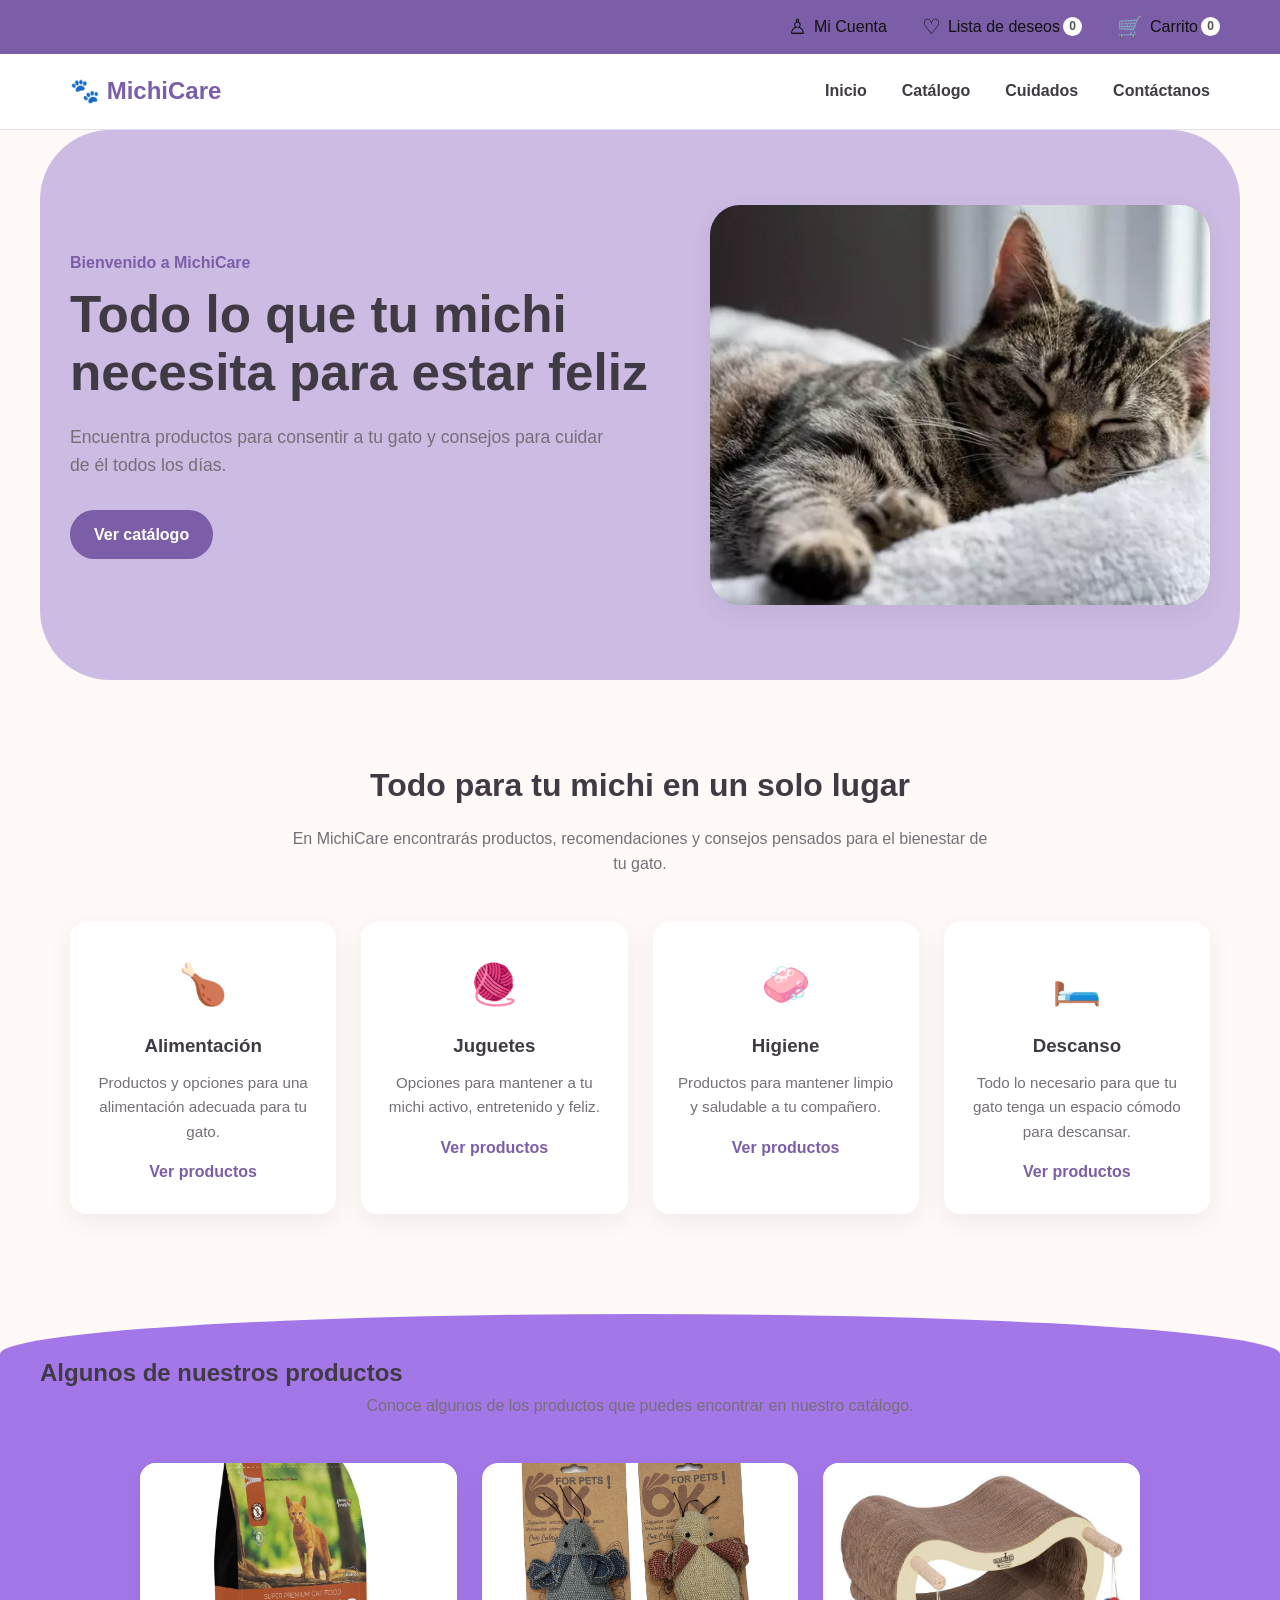
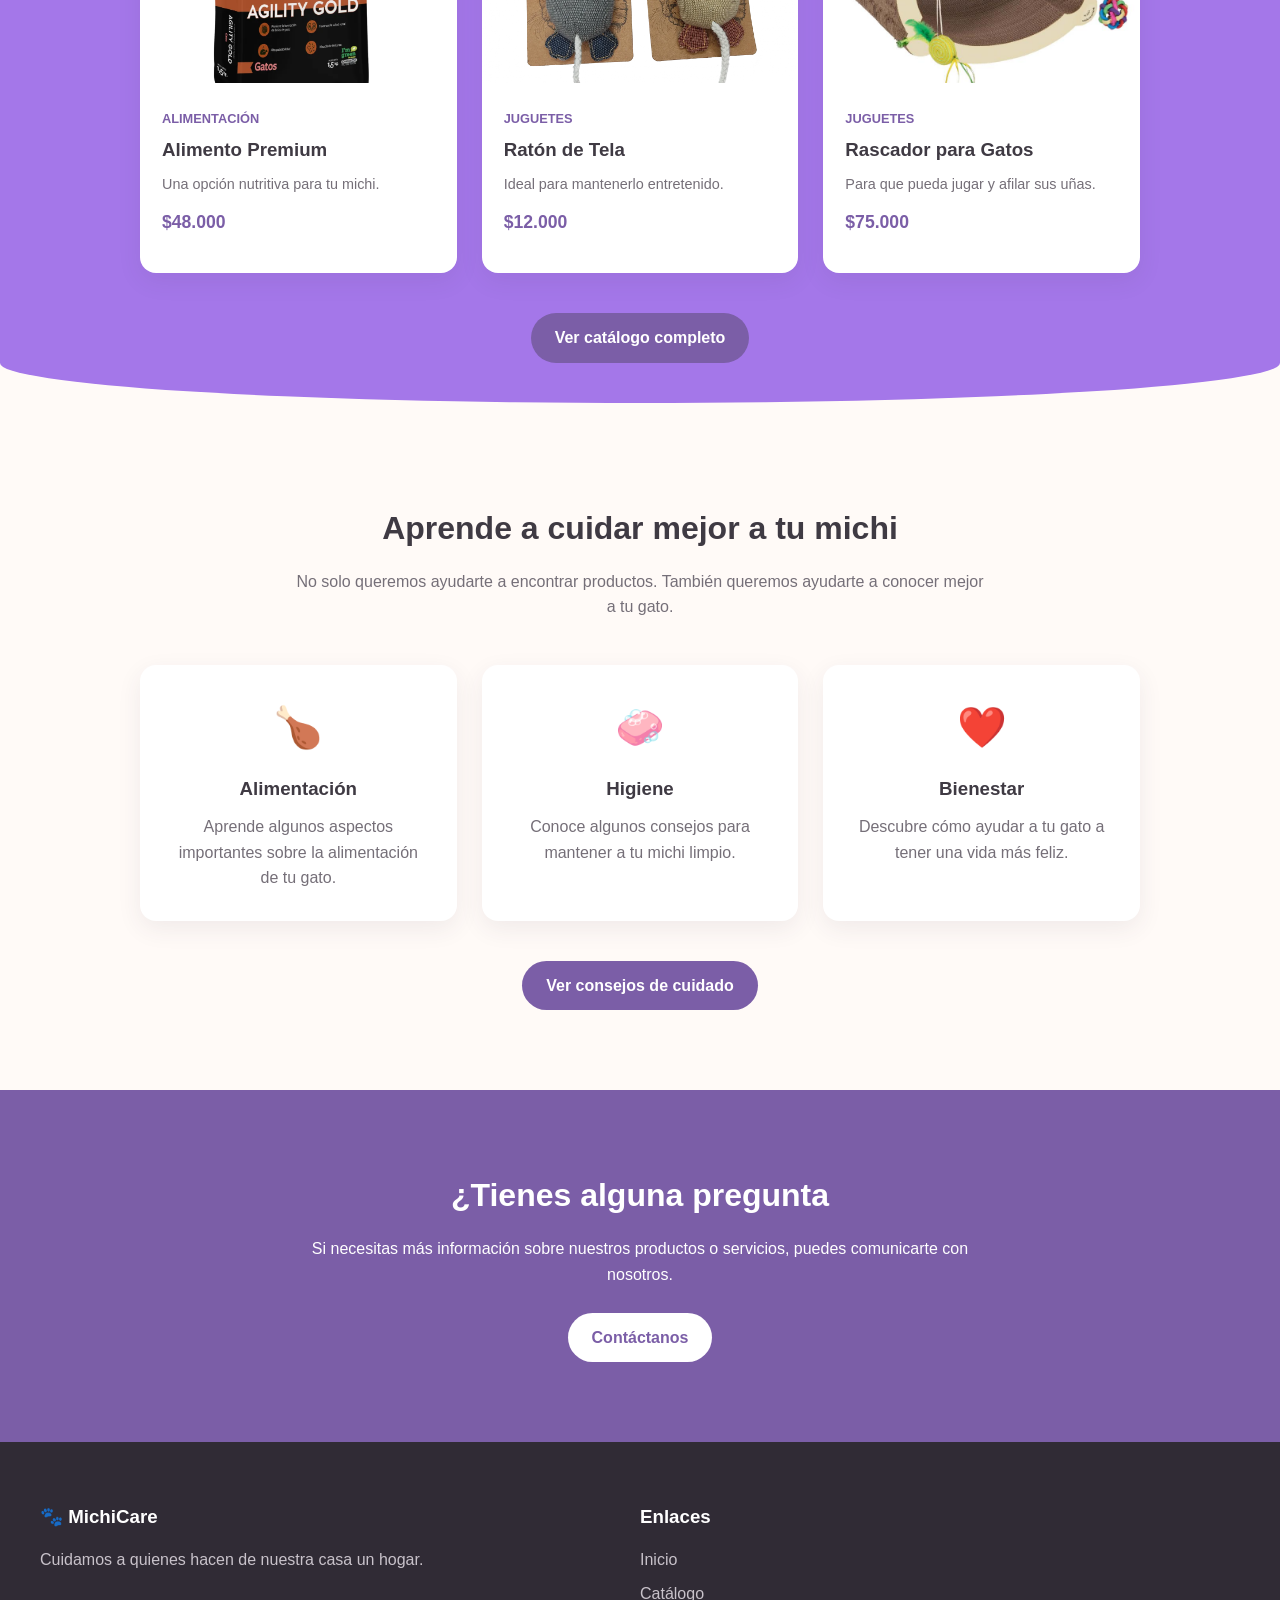
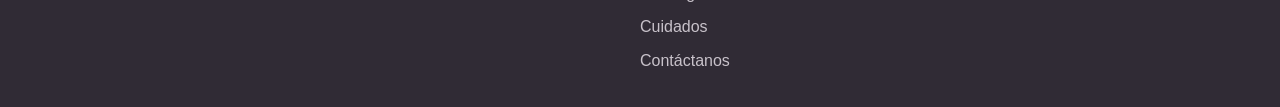
==== commit b582395e: "Agregando la base para la funcionalidad de inicio de sesion, compras y lista de deseos" ====
--- a/index.html
+++ b/index.html
@@ -12,6 +12,28 @@
 
     <!-- ENCABEZADO -->
     <header class="header">
+        <nav class="top-menu">
+            <div class="top-menu-content">
+                <a href="#" class="top-menu-link" id="cuenta-link">
+                    <span class="top-icon">♙</span>
+                    Mi Cuenta
+                </a>
+
+                <a href="#" class="top-menu-link" id="deseos-link">
+                    <span class="top-icon">♡</span>
+                    Lista de deseos
+                    <span class="contador">0</span>
+                </a>
+
+                <a href="#" class="top-menu-link" id="carrito-link">
+                    <span class="top-icon">🛒</span>
+                    Carrito
+                    <span class="contador">0</span>
+                </a>
+            </div>
+
+        </nav>
+
         <nav class="navbar">
             <a href="index.html" class="logo">🐾 MichiCare</a>
 
--- a/css/styles.css
+++ b/css/styles.css
@@ -117,6 +117,59 @@
 .nav-menu a:hover {
     color: var(--color-primary);
 }
+
+/* =========================
+   MENÚ SUPERIOR
+========================= */
+
+.top-menu {
+    background-color:var(--color-primary);
+    width: 100%;
+}
+
+.top-menu-content {
+    max-width: 1200px;
+    margin: 0 auto;
+    display: flex;
+    justify-content:flex-end;
+    align-items: center;
+    gap: 35px;
+    padding: 10px 20px;
+}
+
+.top-menu-link {
+    display: flex;
+    align-items: center;
+    gap: 7px;
+    color: #111;
+    text-decoration: none;
+    font-size: 16px;
+    transition: 0.2s;
+}
+
+.top-menu-link:hover {
+    opacity: 0.7;
+}
+
+.top-icon {
+    font-size: 21px;
+}
+
+.contador {
+    background-color: white;
+    color: #555;
+    width: 19px;
+    height: 19px;
+    border-radius: 50%;
+    display: flex;
+    justify-content: center;
+    align-items: center;
+    font-size: 12px;
+    font-weight: bold;
+    margin-left: -4px;
+}
+
+
 
 
 /* BOTÓN MENÚ MÓVIL */
@@ -805,6 +858,28 @@
         display: block;
         padding: 15px;
     }
+
+    
+    .top-menu-content {
+        justify-content: center;
+        gap: 15px;
+        padding: 8px 10px;
+    }
+
+    .top-menu-link {
+        font-size: 13px;
+    }
+
+    .top-icon {
+        font-size: 17px;
+    }
+
+    .contador {
+        width: 16px;
+        height: 16px;
+        font-size: 10px;
+    }
+
 
 
     /* HERO */
